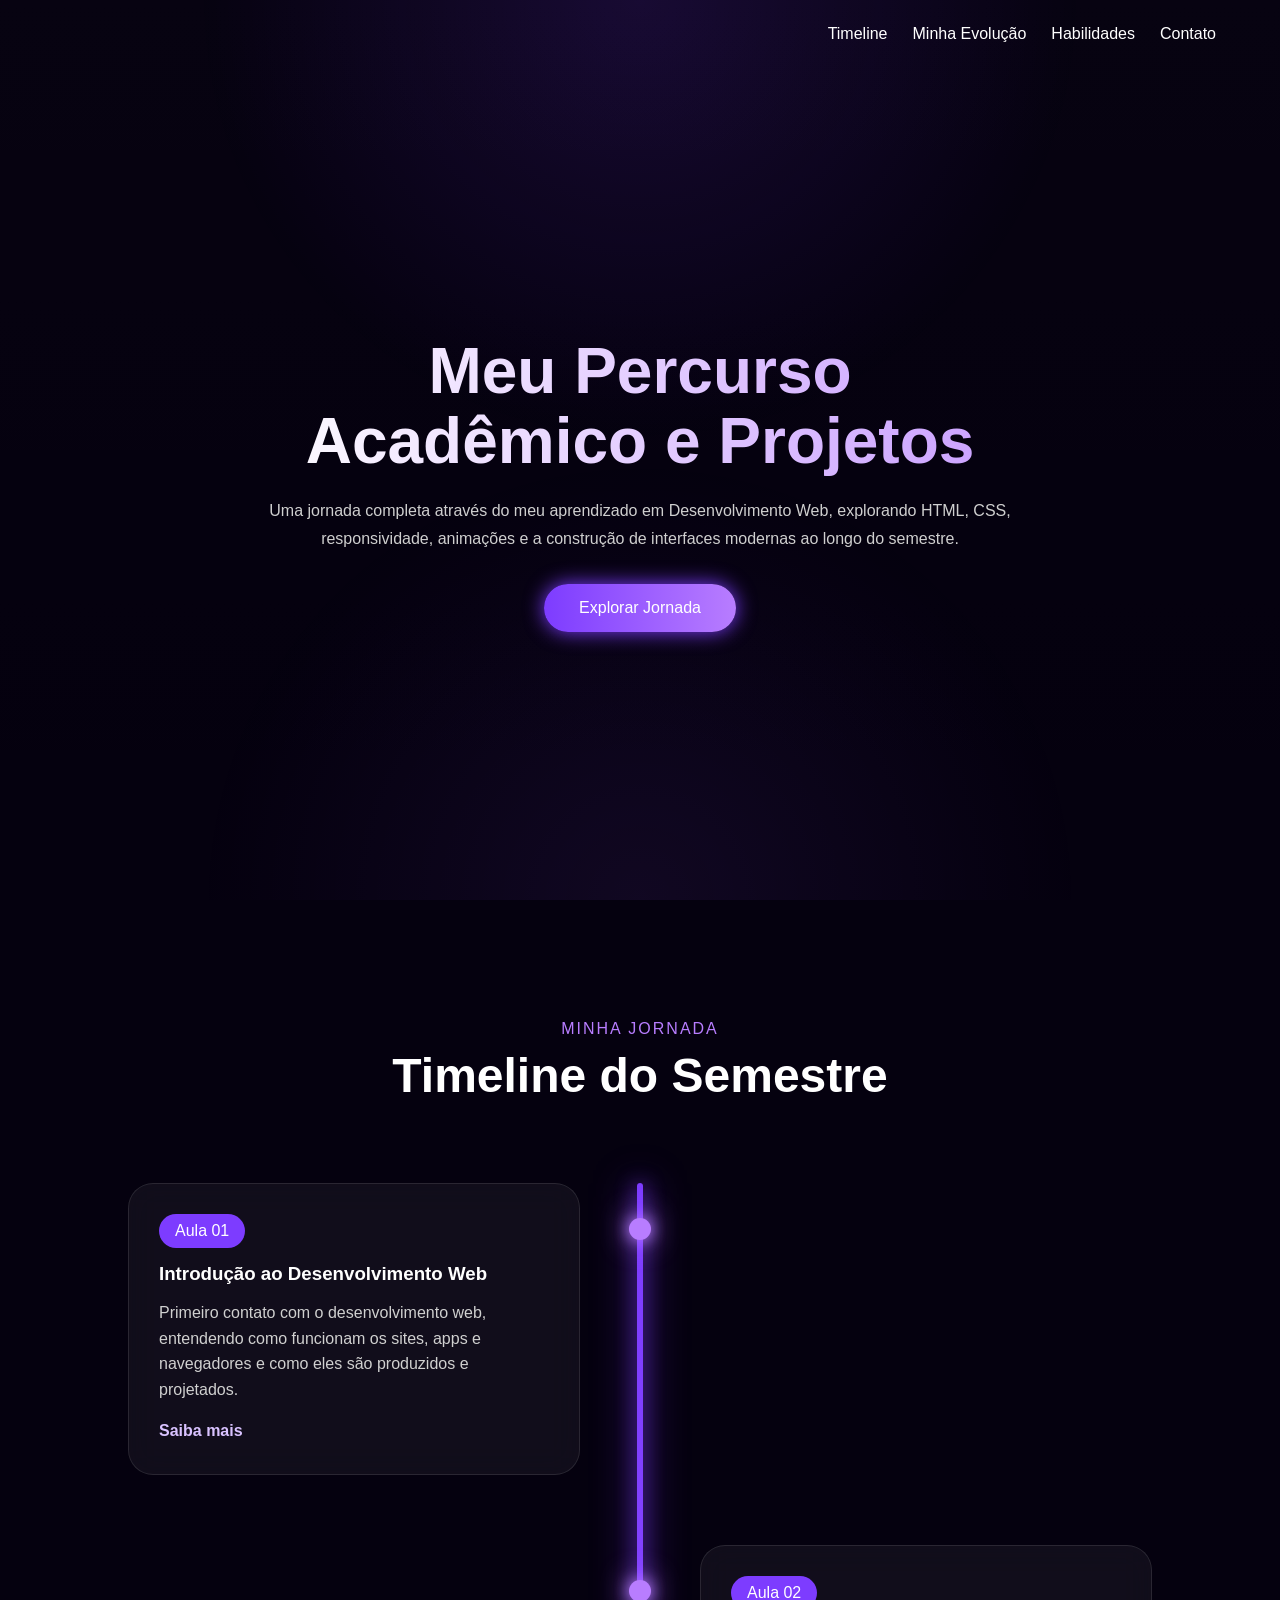
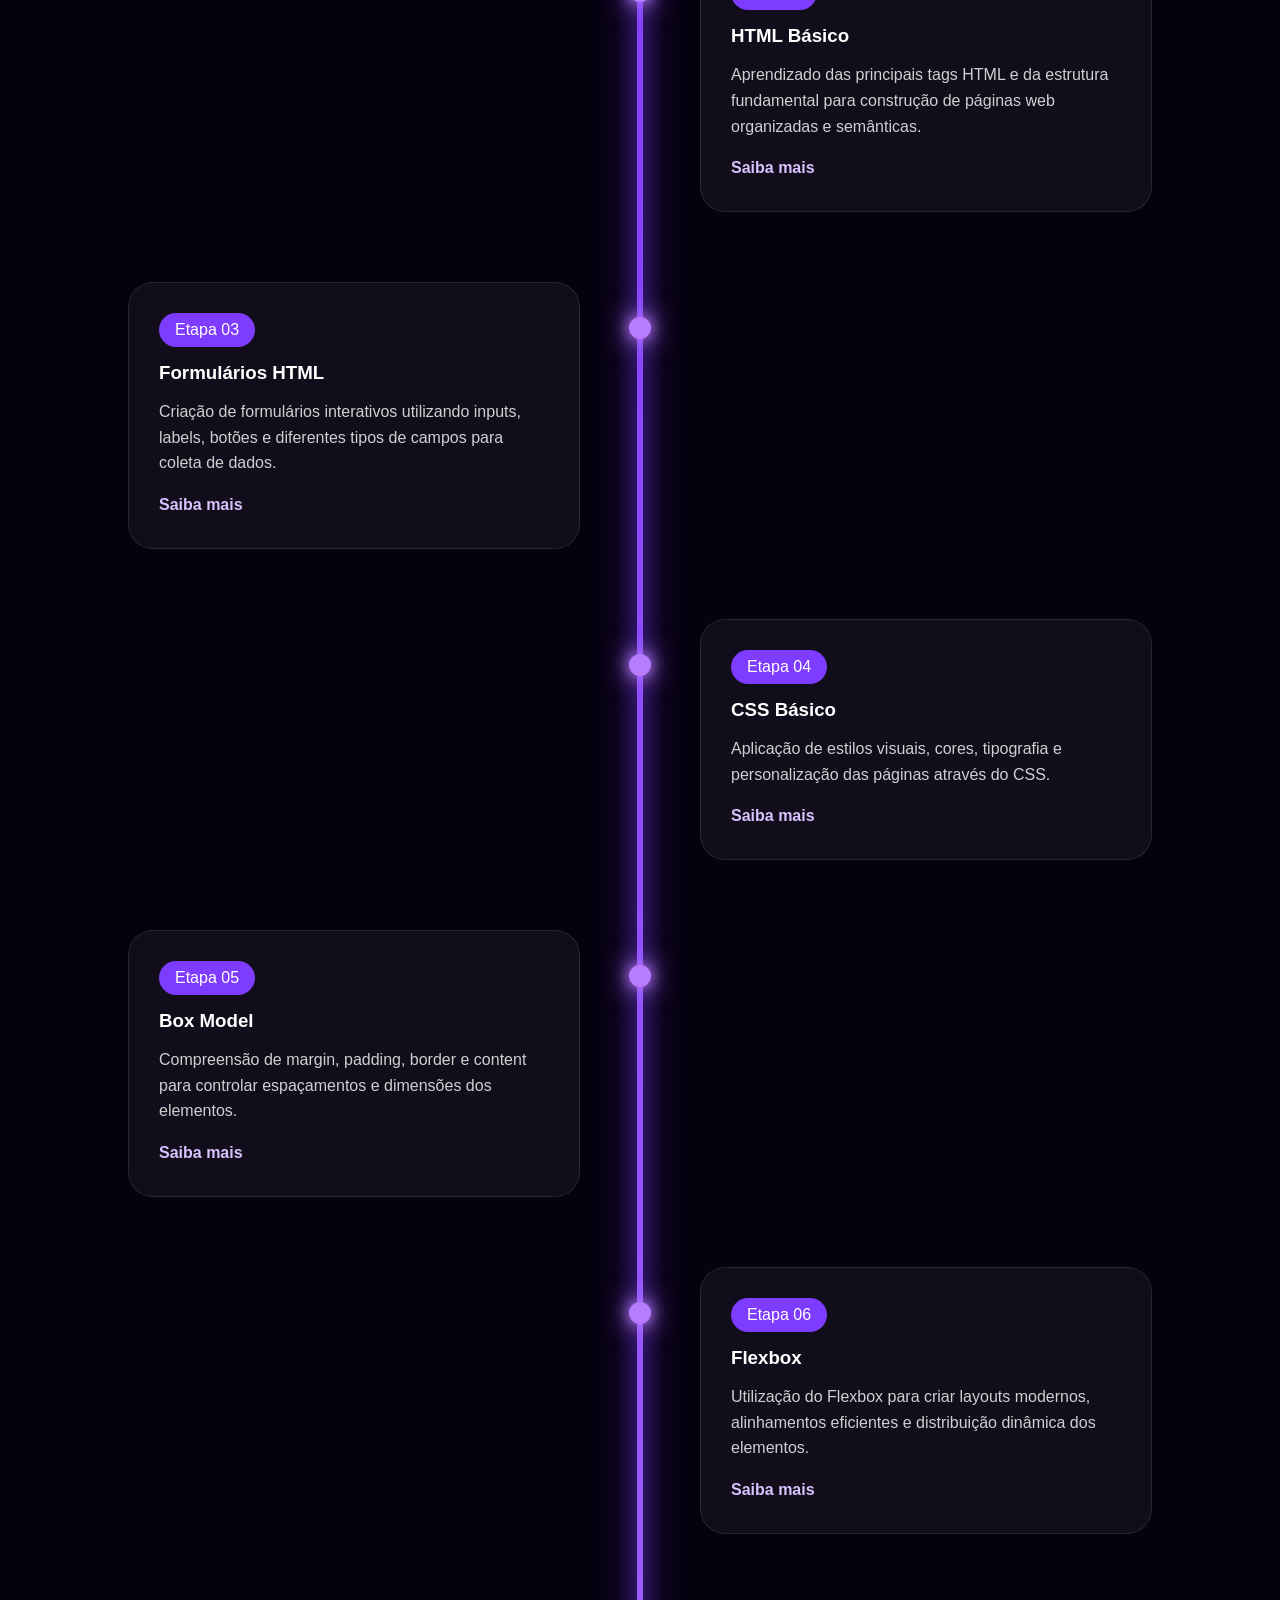
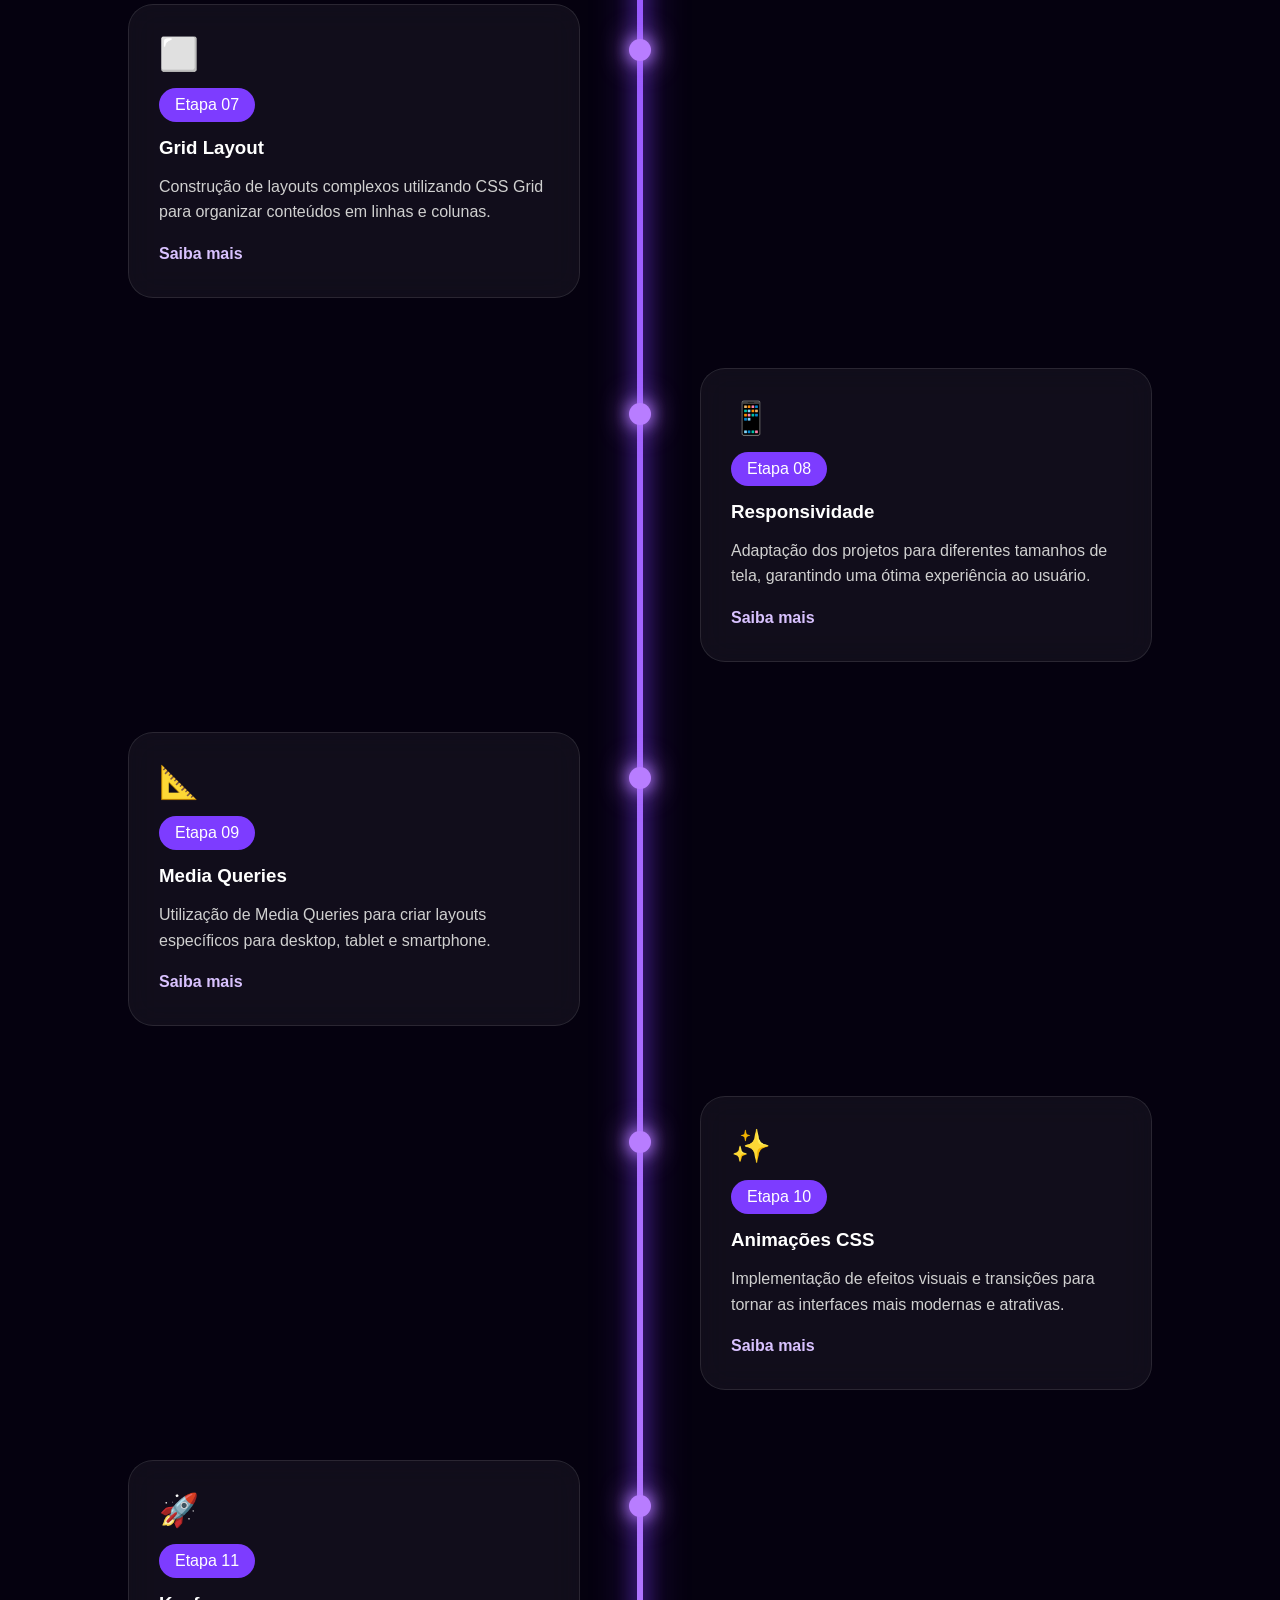
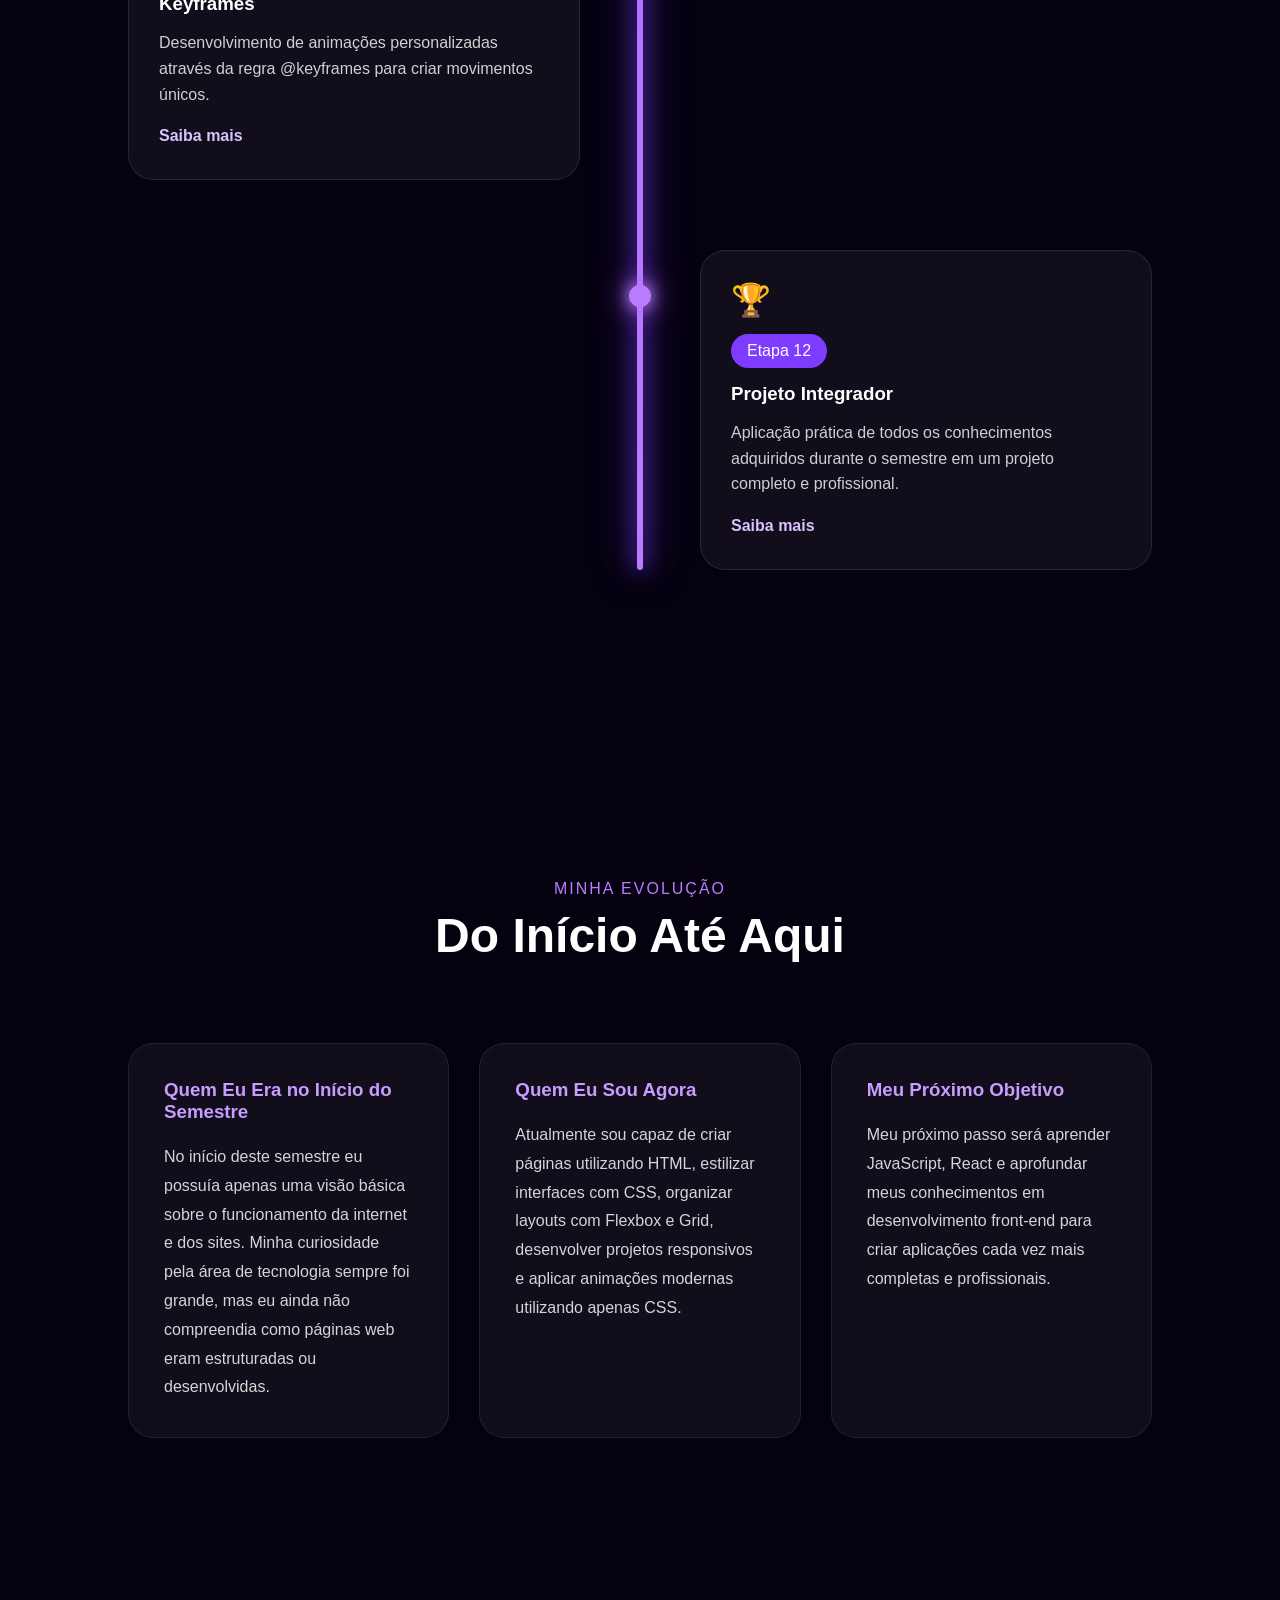
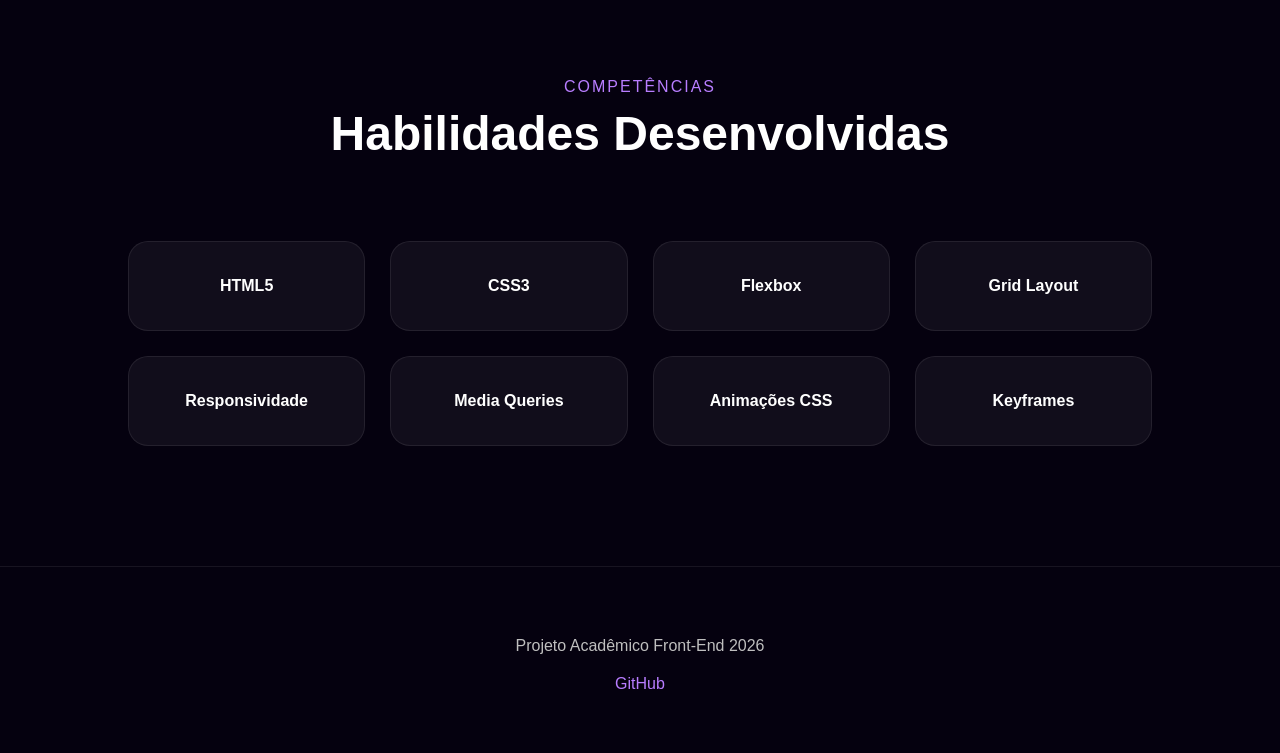
==== index.html @ d861ca29 "Projeto base inicial" ====
<!doctype html>
<html lang="pt-BR">
  <head>
    <meta charset="UTF-8" />
    <meta name="viewport" content="width=device-width, initial-scale=1.0" />
    <title>Meu Percurso Acadêmico e Projetos</title>

    <link rel="stylesheet" href="style.css" />
  </head>

  <body>
    <header class="header">
      <nav class="navbar">
        <div class="logo">
          <h2></h2>
        </div>

        <ul class="nav-links">
          <li><a href="#timeline">Timeline</a></li>
          <li><a href="#evolucao">Minha Evolução</a></li>
          <li><a href="#habilidades">Habilidades</a></li>
          <li><a href="#contato">Contato</a></li>
        </ul>
      </nav>

      <section class="hero">
        <div class="hero-content">
          <h1>
            Meu Percurso <br />
            Acadêmico e Projetos
          </h1>

          <p>
            Uma jornada completa através do meu aprendizado em Desenvolvimento
            Web, explorando HTML, CSS, responsividade, animações e a construção
            de interfaces modernas ao longo do semestre.
          </p>

          <a href="#timeline" class="hero-button"> Explorar Jornada </a>
        </div>
      </section>
    </header>

    <main>
      <section id="timeline" class="timeline-section">
        <div class="section-title">
          <span>Minha Jornada</span>
          <h2>Timeline do Semestre</h2>
        </div>

        <div class="timeline">
          <article class="timeline-item left">
            <div class="timeline-card">
              <span class="timeline-date"> Aula 01 </span>

              <h3>Introdução ao Desenvolvimento Web</h3>

              <p>
                Primeiro contato com o desenvolvimento web, entendendo como
                funcionam os sites, apps e navegadores e como eles são
                produzidos e projetados.
              </p>

              <a href="#" class="sb"> Saiba mais </a>
            </div>
          </article>

          <article class="timeline-item right">
            <div class="timeline-card">
              <span class="timeline-date"> Aula 02 </span>

              <h3>HTML Básico</h3>

              <p>
                Aprendizado das principais tags HTML e da estrutura fundamental
                para construção de páginas web organizadas e semânticas.
              </p>

              <a href="#" class="sb"> Saiba mais </a>
            </div>
          </article>

          <article class="timeline-item left">
            <div class="timeline-card">
              <span class="timeline-date"> Etapa 03 </span>

              <h3>Formulários HTML</h3>

              <p>
                Criação de formulários interativos utilizando inputs, labels,
                botões e diferentes tipos de campos para coleta de dados.
              </p>

              <a href="#" class="sb"> Saiba mais </a>
            </div>
          </article>

          <article class="timeline-item right">
            <div class="timeline-card">
              <span class="timeline-date"> Etapa 04 </span>

              <h3>CSS Básico</h3>

              <p>
                Aplicação de estilos visuais, cores, tipografia e personalização
                das páginas através do CSS.
              </p>

              <a href="#" class="sb"> Saiba mais </a>
            </div>
          </article>

          <!-- ETAPA 5 -->

          <article class="timeline-item left">
            <div class="timeline-card">
              <span class="timeline-date"> Etapa 05 </span>

              <h3>Box Model</h3>

              <p>
                Compreensão de margin, padding, border e content para controlar
                espaçamentos e dimensões dos elementos.
              </p>
              <a href="#" class="sb"> Saiba mais </a>
            </div>
          </article>

          <!-- ETAPA 6 -->

          <article class="timeline-item right">
            <div class="timeline-card">
              <span class="timeline-date"> Etapa 06 </span>

              <h3>Flexbox</h3>

              <p>
                Utilização do Flexbox para criar layouts modernos, alinhamentos
                eficientes e distribuição dinâmica dos elementos.
              </p>
              <a href="#" class="sb"> Saiba mais </a>
            </div>
          </article>

          <!-- ETAPA 7 -->

          <article class="timeline-item left">
            <div class="timeline-card">
              <div class="timeline-icon">⬜</div>

              <span class="timeline-date"> Etapa 07 </span>

              <h3>Grid Layout</h3>

              <p>
                Construção de layouts complexos utilizando CSS Grid para
                organizar conteúdos em linhas e colunas.
              </p>
              <a href="#" class="sb"> Saiba mais </a>
            </div>
          </article>

          <!-- ETAPA 8 -->

          <article class="timeline-item right">
            <div class="timeline-card">
              <div class="timeline-icon">📱</div>

              <span class="timeline-date"> Etapa 08 </span>

              <h3>Responsividade</h3>

              <p>
                Adaptação dos projetos para diferentes tamanhos de tela,
                garantindo uma ótima experiência ao usuário.
              </p>
              <a href="#" class="sb"> Saiba mais </a>
            </div>
          </article>

          <!-- ETAPA 9 -->

          <article class="timeline-item left">
            <div class="timeline-card">
              <div class="timeline-icon">📐</div>

              <span class="timeline-date"> Etapa 09 </span>

              <h3>Media Queries</h3>

              <p>
                Utilização de Media Queries para criar layouts específicos para
                desktop, tablet e smartphone.
              </p>
              <a href="#" class="sb"> Saiba mais </a>
            </div>
          </article>

          <!-- ETAPA 10 -->

          <article class="timeline-item right">
            <div class="timeline-card">
              <div class="timeline-icon">✨</div>

              <span class="timeline-date"> Etapa 10 </span>

              <h3>Animações CSS</h3>

              <p>
                Implementação de efeitos visuais e transições para tornar as
                interfaces mais modernas e atrativas.
              </p>
              <a href="#" class="sb"> Saiba mais </a>
            </div>
          </article>

          <!-- ETAPA 11 -->

          <article class="timeline-item left">
            <div class="timeline-card">
              <div class="timeline-icon">🚀</div>

              <span class="timeline-date"> Etapa 11 </span>

              <h3>Keyframes</h3>

              <p>
                Desenvolvimento de animações personalizadas através da regra
                @keyframes para criar movimentos únicos.
              </p>
              <a href="#" class="sb"> Saiba mais </a>
            </div>
          </article>

          <!-- ETAPA 12 -->

          <article class="timeline-item right">
            <div class="timeline-card">
              <div class="timeline-icon">🏆</div>

              <span class="timeline-date"> Etapa 12 </span>

              <h3>Projeto Integrador</h3>

              <p>
                Aplicação prática de todos os conhecimentos adquiridos durante o
                semestre em um projeto completo e profissional.
              </p>
              <a href="#" class="sb"> Saiba mais </a>
            </div>
          </article>
        </div>
      </section>

      <section id="evolucao" class="evolucao">
        <div class="section-title">
          <span>Minha Evolução</span>
          <h2>Do Início Até Aqui</h2>
        </div>

        <div class="evolucao-container">
          <article class="evolucao-card">
            <h3>Quem Eu Era no Início do Semestre</h3>

            <p>
              No início deste semestre eu possuía apenas uma visão básica sobre
              o funcionamento da internet e dos sites. Minha curiosidade pela
              área de tecnologia sempre foi grande, mas eu ainda não compreendia
              como páginas web eram estruturadas ou desenvolvidas.
            </p>
          </article>

          <article class="evolucao-card">
            <h3>Quem Eu Sou Agora</h3>

            <p>
              Atualmente sou capaz de criar páginas utilizando HTML, estilizar
              interfaces com CSS, organizar layouts com Flexbox e Grid,
              desenvolver projetos responsivos e aplicar animações modernas
              utilizando apenas CSS.
            </p>
          </article>

          <article class="evolucao-card">
            <h3>Meu Próximo Objetivo</h3>

            <p>
              Meu próximo passo será aprender JavaScript, React e aprofundar
              meus conhecimentos em desenvolvimento front-end para criar
              aplicações cada vez mais completas e profissionais.
            </p>
          </article>
        </div>
      </section>

      <!-- ================= HABILIDADES ================= -->

      <section id="habilidades" class="skills">
        <div class="section-title">
          <span>Competências</span>
          <h2>Habilidades Desenvolvidas</h2>
        </div>

        <div class="skills-grid">
          <div class="skill-card">HTML5</div>
          <div class="skill-card">CSS3</div>
          <div class="skill-card">Flexbox</div>
          <div class="skill-card">Grid Layout</div>
          <div class="skill-card">Responsividade</div>
          <div class="skill-card">Media Queries</div>
          <div class="skill-card">Animações CSS</div>
          <div class="skill-card">Keyframes</div>
        </div>
      </section>
    </main>

    <footer id="contato">
      <div class="footer-content">
        <p>Projeto Acadêmico Front-End 2026</p>

        <div class="footer-links">
          <a href="#">GitHub</a>
        </div>
      </div>
    </footer>
  </body>
</html>
---- style.css ----
/* =========================
   RESET
========================= */

* {
  margin: 0;
  padding: 0;
  box-sizing: border-box;
}

html {
  scroll-behavior: smooth;
}

body {
  font-family: "Segoe UI", sans-serif;
  background: #05010f;
  color: white;
  overflow-x: hidden;
}

/* =========================
   FUNDO
========================= */

body::before {
  content: "";
  position: fixed;
  inset: 0;
  background:
    radial-gradient(circle at top, #7d3cff25, transparent 40%),
    radial-gradient(circle at bottom, #9d5cff15, transparent 40%);
  z-index: -2;
}

body::after {
  content: "";
  position: fixed;
  inset: 0;
  background: linear-gradient(180deg, rgba(255, 255, 255, 0.01), transparent);
  z-index: -1;
}

/* =========================
   HEADER
========================= */

.header {
  min-height: 100vh;
  display: flex;
  flex-direction: column;
}

.navbar {
  width: 90%;
  max-width: 1200px;
  margin: auto;
  padding: 25px 0;

  display: flex;
  justify-content: space-between;
  align-items: center;
}

.logo h2 {
  color: #b87dff;
}

.nav-links {
  display: flex;
  gap: 25px;
  list-style: none;
}

.nav-links a {
  text-decoration: none;
  color: white;
  transition: 0.3s;
}

.nav-links a:hover {
  color: #b87dff;
}

/* =========================
   HERO
========================= */

.hero {
  flex: 1;

  display: flex;
  justify-content: center;
  align-items: center;

  text-align: center;
  padding: 60px 20px;
}

.hero-content {
  max-width: 800px;
  animation: fadeIn 1.2s ease;
}

.hero-badge {
  display: inline-block;

  padding: 10px 20px;

  border-radius: 50px;

  background: rgba(125, 60, 255, 0.15);

  border: 1px solid rgba(255, 255, 255, 0.1);

  backdrop-filter: blur(10px);

  margin-bottom: 20px;
}

.hero h1 {
  font-size: 4rem;
  line-height: 1.1;
  margin-bottom: 20px;
}

.hero h1 {
  background: linear-gradient(90deg, #ffffff, #c89cff);

  -webkit-background-clip: text;
  -webkit-text-fill-color: transparent;
}

.hero p {
  color: #cfcfcf;
  line-height: 1.8;
  margin-bottom: 30px;
}

.hero-button {
  display: inline-block;

  padding: 15px 35px;

  text-decoration: none;
  color: white;

  border-radius: 50px;

  background: linear-gradient(90deg, #7d3cff, #b87dff);

  box-shadow: 0 0 20px #7d3cff;

  transition: 0.4s;
}

.hero-button:hover {
  transform: translateY(-5px);
}

/* =========================
   TITULOS
========================= */

.section-title {
  text-align: center;
  margin-bottom: 80px;
}

.section-title span {
  color: #b87dff;
  text-transform: uppercase;
  letter-spacing: 2px;
}

.section-title h2 {
  margin-top: 10px;
  font-size: 3rem;
}

/* =========================
   TIMELINE
========================= */

.timeline-section {
  padding: 120px 10%;
}

.timeline {
  position: relative;
  max-width: 1200px;
  margin: auto;
}

.timeline::before {
  content: "";
  position: absolute;
  left: 50%;
  top: 0;

  transform: translateX(-50%);

  width: 6px;
  height: 100%;

  border-radius: 20px;

  background: linear-gradient(#7d3cff, #b87dff);

  box-shadow:
    0 0 20px #7d3cff,
    0 0 40px #7d3cff;
}

.timeline-item {
  width: 50%;
  position: relative;
  margin-bottom: 70px;

  animation: slideIn 0.8s ease;
}

.timeline-item.left {
  left: 0;
  padding-right: 60px;
}

.timeline-item.right {
  left: 50%;
  padding-left: 60px;
}

.timeline-item::before {
  content: "";
  position: absolute;

  width: 22px;
  height: 22px;

  background: #b87dff;

  border-radius: 50%;

  top: 35px;

  box-shadow:
    0 0 15px #b87dff,
    0 0 30px #b87dff;

  animation: pulse 2s infinite;
}

.timeline-item.left::before {
  right: -11px;
}

.timeline-item.right::before {
  left: -11px;
}

.timeline-card {
  background: rgba(255, 255, 255, 0.05);

  border: 1px solid rgba(255, 255, 255, 0.1);

  backdrop-filter: blur(15px);

  border-radius: 25px;

  padding: 30px;

  transition: 0.4s;
}

.timeline-card:hover {
  transform: translateY(-10px);

  box-shadow:
    0 0 20px #7d3cff,
    0 0 40px #7d3cff;
}

.timeline-icon {
  font-size: 2rem;
  margin-bottom: 15px;
}

.timeline-date {
  display: inline-block;

  padding: 8px 16px;

  border-radius: 40px;

  background: #7d3cff;

  margin-bottom: 15px;
}

.timeline-card h3 {
  margin-bottom: 15px;
}

.timeline-card p {
  color: #d0d0d0;
  line-height: 1.6;
}

/* =========================
   EVOLUÇÃO
========================= */

.evolucao {
  padding: 120px 10%;
}

.evolucao-container {
  display: grid;
  grid-template-columns: repeat(3, 1fr);
  gap: 30px;
}

.evolucao-card {
  background: rgba(255, 255, 255, 0.05);

  border: 1px solid rgba(255, 255, 255, 0.08);

  backdrop-filter: blur(15px);

  border-radius: 25px;

  padding: 35px;
}

.evolucao-card h3 {
  margin-bottom: 20px;
  color: #c89cff;
}

.evolucao-card p {
  line-height: 1.8;
  color: #d5d5d5;
}

/* =========================
   SKILLS
========================= */

.skills {
  padding: 120px 10%;
}

.skills-grid {
  display: grid;
  grid-template-columns: repeat(4, 1fr);
  gap: 25px;
}

.skill-card {
  background: rgba(255, 255, 255, 0.05);

  border: 1px solid rgba(255, 255, 255, 0.08);

  border-radius: 20px;

  padding: 35px;

  text-align: center;

  font-weight: 600;

  transition: 0.3s;
}

.skill-card:hover {
  transform: translateY(-10px);

  box-shadow: 0 0 25px #7d3cff;
}

/* =========================
   FOOTER
========================= */

footer {
  padding: 60px 20px;

  text-align: center;

  border-top: 1px solid rgba(255, 255, 255, 0.08);
}

.footer-content h3 {
  margin-bottom: 10px;
}

.footer-content p {
  color: #bfbfbf;
  margin: 10px 0;
}

.footer-links {
  margin-top: 20px;
}

.footer-links a {
  color: #b87dff;
  text-decoration: none;
  margin: 0 15px;
}

/* =========================
   ANIMAÇÕES
========================= */

@keyframes fadeIn {
  from {
    opacity: 0;
  }

  to {
    opacity: 1;
  }
}

@keyframes slideIn {
  from {
    opacity: 0;
    transform: translateY(50px);
  }

  to {
    opacity: 1;
    transform: translateY(0);
  }
}

@keyframes pulse {
  0% {
    transform: scale(1);
  }

  50% {
    transform: scale(1.2);
  }

  100% {
    transform: scale(1);
  }
}

/* =========================
   TABLET
========================= */

@media (max-width: 1023px) {
  .hero h1 {
    font-size: 3rem;
  }

  .evolucao-container {
    grid-template-columns: 1fr;
  }

  .skills-grid {
    grid-template-columns: repeat(2, 1fr);
  }
}

@media (max-width: 767px) {
  .navbar {
    flex-direction: column;
    gap: 20px;
  }

  .nav-links {
    flex-wrap: wrap;
    justify-content: center;
  }

  .hero h1 {
    font-size: 2.3rem;
  }

  .timeline::before {
    left: 20px;
  }

  .timeline-item {
    width: 100%;
    left: 0 !important;
    padding-left: 60px;
    padding-right: 0;
  }

  .timeline-item::before {
    left: 9px !important;
  }

  .skills-grid {
    grid-template-columns: 1fr;
  }

  .section-title h2 {
    font-size: 2rem;
  }
}

.sb {
  display: inline-block;

  margin-top: 20px;

  padding-bottom: 4px;

  color: #d9c2ff;

  text-decoration: none;

  font-weight: 600;

  position: relative;

  transition: 0.3s;
}

.sb::after {
  content: "";

  position: absolute;

  left: 0;
  bottom: 0;

  width: 0;
  height: 2px;

  background: linear-gradient(90deg, #7d3cff, #c89cff);

  transition: 0.3s;

  box-shadow: 0 0 10px #7d3cff;
}

.sb:hover {
  color: white;
}

.sb:hover::after {
  width: 100%;
}
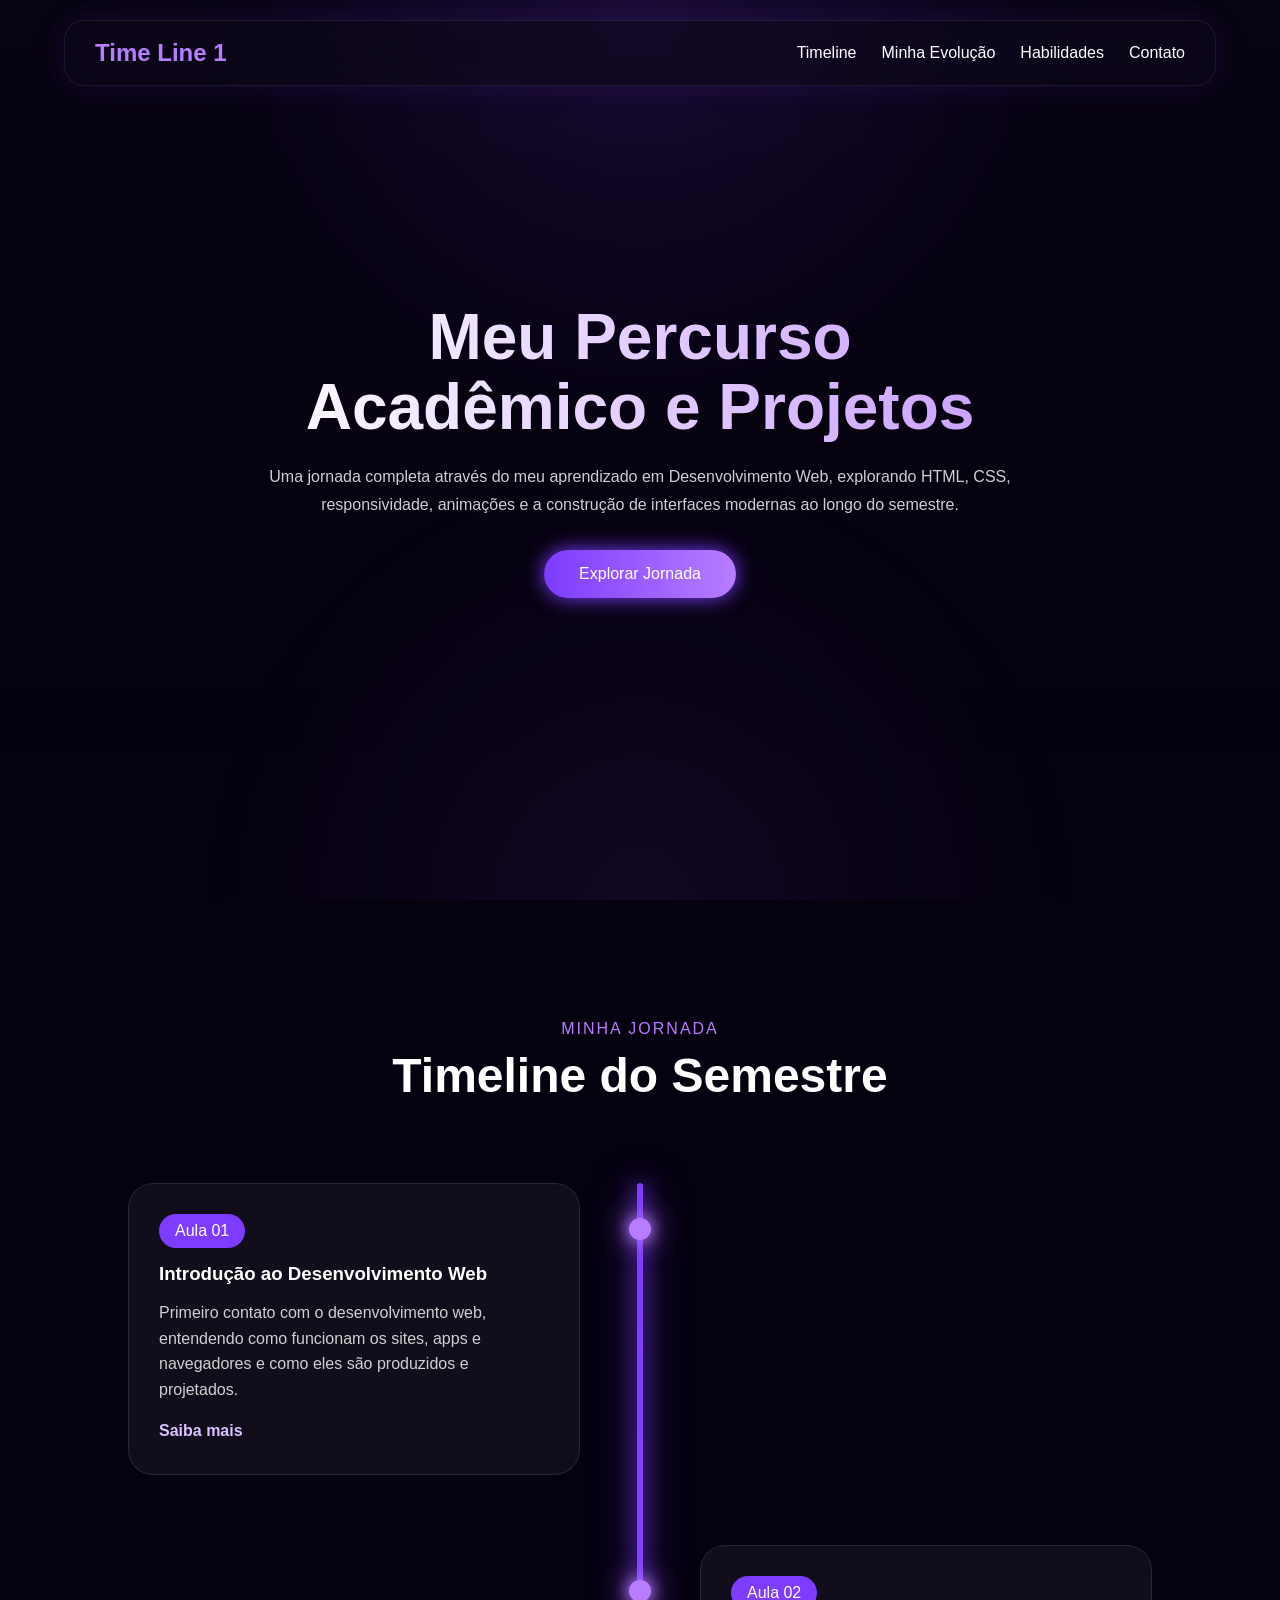
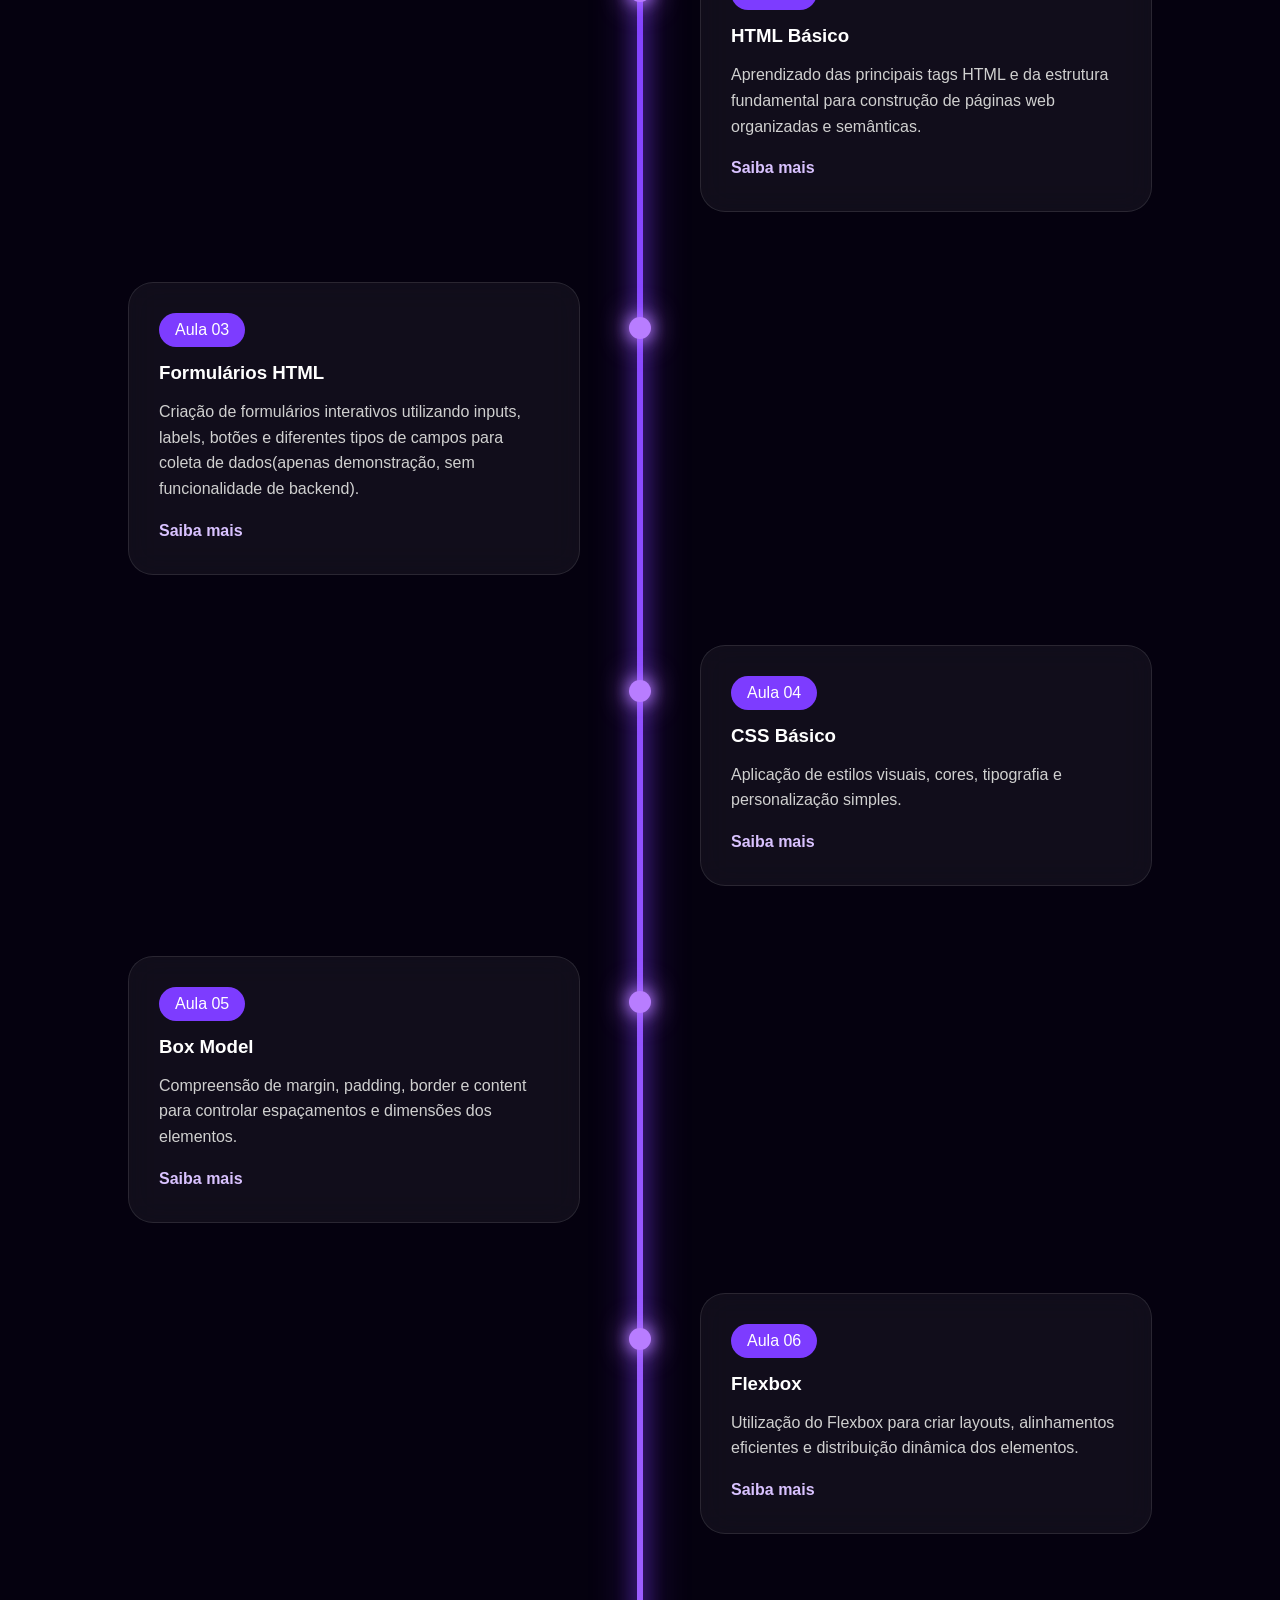
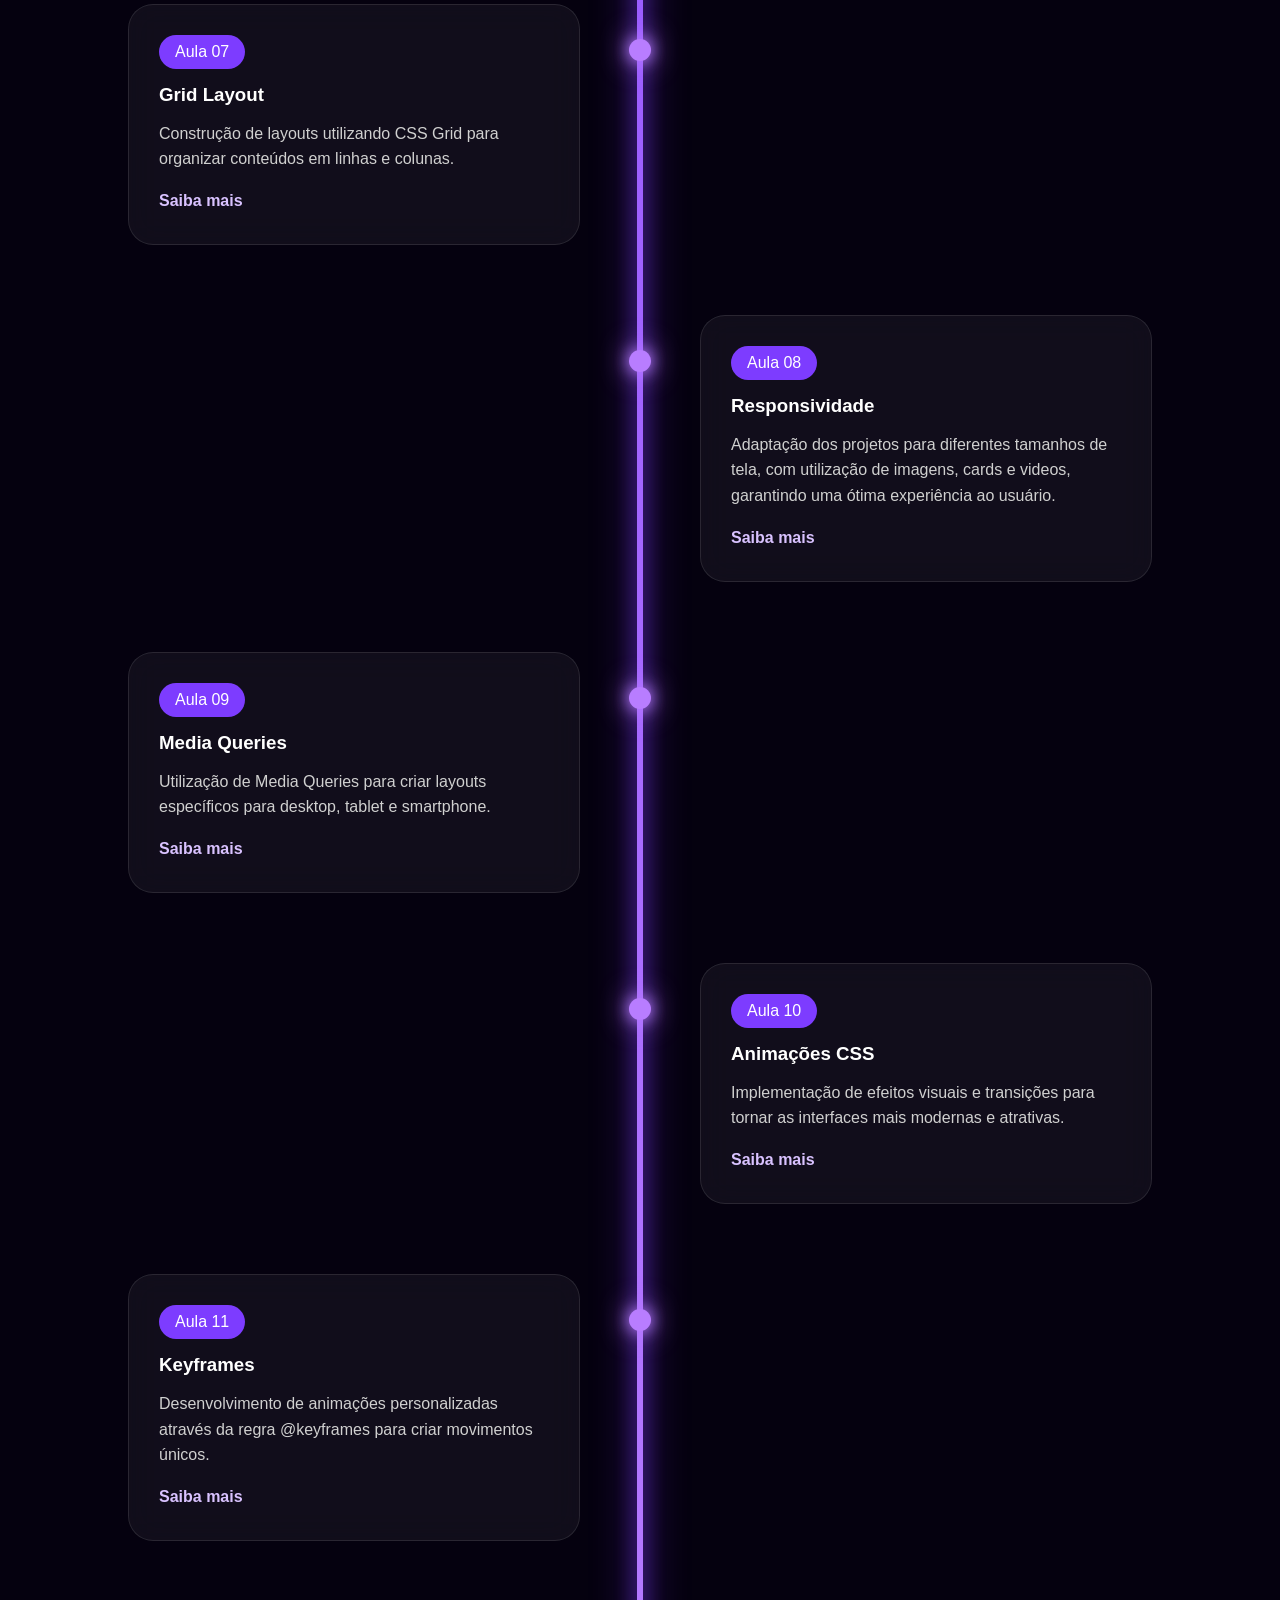
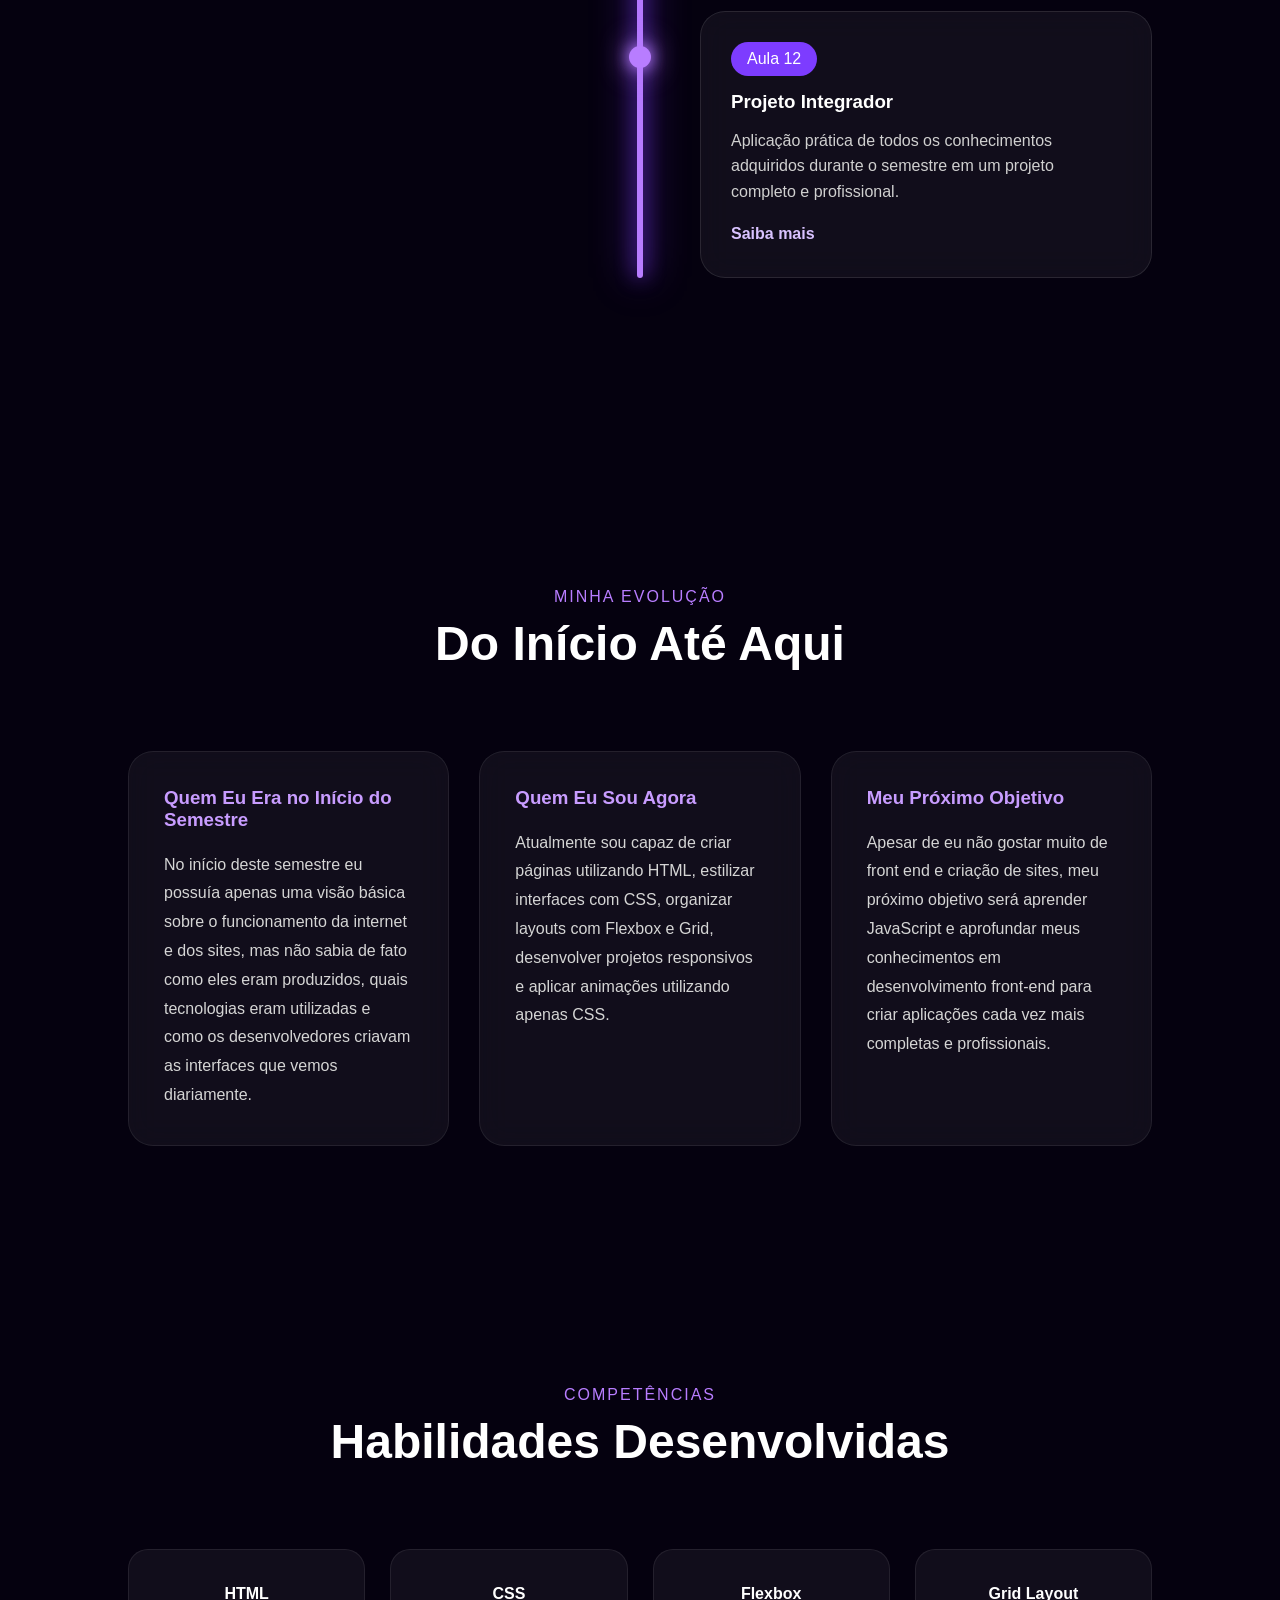
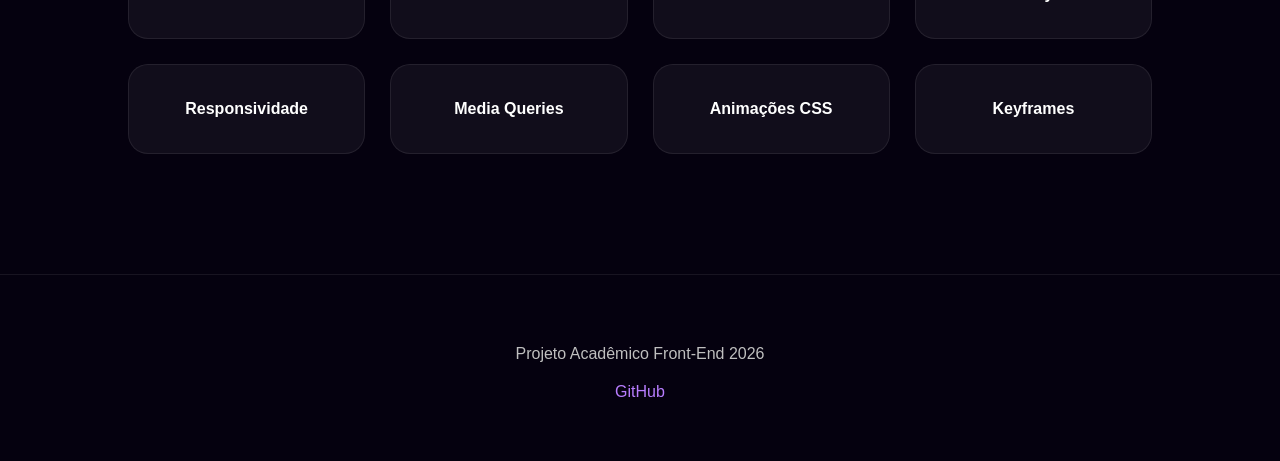
==== commit e709827a: "Inicialização das novas abas" ====
--- a/index.html
+++ b/index.html
@@ -9,20 +9,21 @@
   </head>
 
   <body>
-    <header class="header">
-      <nav class="navbar">
+
+        <nav class="navbar">
         <div class="logo">
-          <h2></h2>
+            <h2>Time Line 1</h2>
         </div>
 
         <ul class="nav-links">
-          <li><a href="#timeline">Timeline</a></li>
-          <li><a href="#evolucao">Minha Evolução</a></li>
-          <li><a href="#habilidades">Habilidades</a></li>
-          <li><a href="#contato">Contato</a></li>
+            <li><a href="#timeline">Timeline</a></li>
+            <li><a href="#evolucao">Minha Evolução</a></li>
+            <li><a href="#habilidades">Habilidades</a></li>
+            <li><a href="#contato">Contato</a></li>
         </ul>
-      </nav>
-
+    </nav>
+
+      <header class="header">
       <section class="hero">
         <div class="hero-content">
           <h1>
@@ -61,7 +62,7 @@
                 produzidos e projetados.
               </p>
 
-              <a href="#" class="sb"> Saiba mais </a>
+              <a href="./Paginas/aula1.html" class="sb"> Saiba mais </a>
             </div>
           </article>
 
@@ -76,45 +77,44 @@
                 para construção de páginas web organizadas e semânticas.
               </p>
 
-              <a href="#" class="sb"> Saiba mais </a>
-            </div>
-          </article>
-
-          <article class="timeline-item left">
-            <div class="timeline-card">
-              <span class="timeline-date"> Etapa 03 </span>
+              <a href="./Paginas/aula2.html" class="sb"> Saiba mais </a>
+            </div>
+          </article>
+
+          <article class="timeline-item left">
+            <div class="timeline-card">
+              <span class="timeline-date"> Aula 03 </span>
 
               <h3>Formulários HTML</h3>
 
               <p>
                 Criação de formulários interativos utilizando inputs, labels,
-                botões e diferentes tipos de campos para coleta de dados.
-              </p>
-
-              <a href="#" class="sb"> Saiba mais </a>
-            </div>
-          </article>
-
-          <article class="timeline-item right">
-            <div class="timeline-card">
-              <span class="timeline-date"> Etapa 04 </span>
+                botões e diferentes tipos de campos para coleta de dados(apenas
+                demonstração, sem funcionalidade de backend).
+              </p>
+
+              <a href="./Paginas/aula3.html" class="sb"> Saiba mais </a>
+            </div>
+          </article>
+
+          <article class="timeline-item right">
+            <div class="timeline-card">
+              <span class="timeline-date"> Aula 04 </span>
 
               <h3>CSS Básico</h3>
 
               <p>
                 Aplicação de estilos visuais, cores, tipografia e personalização
-                das páginas através do CSS.
-              </p>
-
-              <a href="#" class="sb"> Saiba mais </a>
-            </div>
-          </article>
-
-          <!-- ETAPA 5 -->
-
-          <article class="timeline-item left">
-            <div class="timeline-card">
-              <span class="timeline-date"> Etapa 05 </span>
+                simples.
+              </p>
+
+              <a href="./Paginas/aula4.html" class="sb"> Saiba mais </a>
+            </div>
+          </article>
+
+          <article class="timeline-item left">
+            <div class="timeline-card">
+              <span class="timeline-date"> Aula 05 </span>
 
               <h3>Box Model</h3>
 
@@ -122,69 +122,56 @@
                 Compreensão de margin, padding, border e content para controlar
                 espaçamentos e dimensões dos elementos.
               </p>
-              <a href="#" class="sb"> Saiba mais </a>
-            </div>
-          </article>
-
-          <!-- ETAPA 6 -->
-
-          <article class="timeline-item right">
-            <div class="timeline-card">
-              <span class="timeline-date"> Etapa 06 </span>
+              <a href="./Paginas/aula5.html" class="sb"> Saiba mais </a>
+            </div>
+          </article>
+
+          <article class="timeline-item right">
+            <div class="timeline-card">
+              <span class="timeline-date"> Aula 06 </span>
 
               <h3>Flexbox</h3>
 
               <p>
-                Utilização do Flexbox para criar layouts modernos, alinhamentos
+                Utilização do Flexbox para criar layouts, alinhamentos
                 eficientes e distribuição dinâmica dos elementos.
               </p>
-              <a href="#" class="sb"> Saiba mais </a>
-            </div>
-          </article>
-
-          <!-- ETAPA 7 -->
-
-          <article class="timeline-item left">
-            <div class="timeline-card">
-              <div class="timeline-icon">⬜</div>
-
-              <span class="timeline-date"> Etapa 07 </span>
+              <a href="./Paginas/aula6.html" class="sb"> Saiba mais </a>
+            </div>
+          </article>
+
+          <article class="timeline-item left">
+            <div class="timeline-card">
+              <span class="timeline-date"> Aula 07 </span>
 
               <h3>Grid Layout</h3>
 
               <p>
-                Construção de layouts complexos utilizando CSS Grid para
-                organizar conteúdos em linhas e colunas.
-              </p>
-              <a href="#" class="sb"> Saiba mais </a>
-            </div>
-          </article>
-
-          <!-- ETAPA 8 -->
-
-          <article class="timeline-item right">
-            <div class="timeline-card">
-              <div class="timeline-icon">📱</div>
-
-              <span class="timeline-date"> Etapa 08 </span>
+                Construção de layouts utilizando CSS Grid para organizar
+                conteúdos em linhas e colunas.
+              </p>
+              <a href="./Paginas/aula7.html" class="sb"> Saiba mais </a>
+            </div>
+          </article>
+
+          <article class="timeline-item right">
+            <div class="timeline-card">
+              <span class="timeline-date"> Aula 08 </span>
 
               <h3>Responsividade</h3>
 
               <p>
-                Adaptação dos projetos para diferentes tamanhos de tela,
-                garantindo uma ótima experiência ao usuário.
-              </p>
-              <a href="#" class="sb"> Saiba mais </a>
-            </div>
-          </article>
-
-          <!-- ETAPA 9 -->
-
-          <article class="timeline-item left">
-            <div class="timeline-card">
-              <div class="timeline-icon">📐</div>
-
-              <span class="timeline-date"> Etapa 09 </span>
+                Adaptação dos projetos para diferentes tamanhos de tela, com
+                utilização de imagens, cards e videos, garantindo uma ótima
+                experiência ao usuário.
+              </p>
+              <a href="./Paginas/aula8.html" class="sb"> Saiba mais </a>
+            </div>
+          </article>
+
+          <article class="timeline-item left">
+            <div class="timeline-card">
+              <span class="timeline-date"> Aula 09 </span>
 
               <h3>Media Queries</h3>
 
@@ -192,17 +179,13 @@
                 Utilização de Media Queries para criar layouts específicos para
                 desktop, tablet e smartphone.
               </p>
-              <a href="#" class="sb"> Saiba mais </a>
-            </div>
-          </article>
-
-          <!-- ETAPA 10 -->
-
-          <article class="timeline-item right">
-            <div class="timeline-card">
-              <div class="timeline-icon">✨</div>
-
-              <span class="timeline-date"> Etapa 10 </span>
+              <a href="./Paginas/aula9.html" class="sb"> Saiba mais </a>
+            </div>
+          </article>
+
+          <article class="timeline-item right">
+            <div class="timeline-card">
+              <span class="timeline-date"> Aula 10 </span>
 
               <h3>Animações CSS</h3>
 
@@ -210,17 +193,13 @@
                 Implementação de efeitos visuais e transições para tornar as
                 interfaces mais modernas e atrativas.
               </p>
-              <a href="#" class="sb"> Saiba mais </a>
-            </div>
-          </article>
-
-          <!-- ETAPA 11 -->
-
-          <article class="timeline-item left">
-            <div class="timeline-card">
-              <div class="timeline-icon">🚀</div>
-
-              <span class="timeline-date"> Etapa 11 </span>
+              <a href="./Paginas/aula10.html" class="sb"> Saiba mais </a>
+            </div>
+          </article>
+
+          <article class="timeline-item left">
+            <div class="timeline-card">
+              <span class="timeline-date"> Aula 11 </span>
 
               <h3>Keyframes</h3>
 
@@ -228,17 +207,13 @@
                 Desenvolvimento de animações personalizadas através da regra
                 @keyframes para criar movimentos únicos.
               </p>
-              <a href="#" class="sb"> Saiba mais </a>
-            </div>
-          </article>
-
-          <!-- ETAPA 12 -->
-
-          <article class="timeline-item right">
-            <div class="timeline-card">
-              <div class="timeline-icon">🏆</div>
-
-              <span class="timeline-date"> Etapa 12 </span>
+              <a href="./Paginas/aula11.html" class="sb"> Saiba mais </a>
+            </div>
+          </article>
+
+          <article class="timeline-item right">
+            <div class="timeline-card">
+              <span class="timeline-date"> Aula 12 </span>
 
               <h3>Projeto Integrador</h3>
 
@@ -246,7 +221,7 @@
                 Aplicação prática de todos os conhecimentos adquiridos durante o
                 semestre em um projeto completo e profissional.
               </p>
-              <a href="#" class="sb"> Saiba mais </a>
+              <a href="./Paginas/aula12.html" class="sb"> Saiba mais </a>
             </div>
           </article>
         </div>
@@ -264,9 +239,10 @@
 
             <p>
               No início deste semestre eu possuía apenas uma visão básica sobre
-              o funcionamento da internet e dos sites. Minha curiosidade pela
-              área de tecnologia sempre foi grande, mas eu ainda não compreendia
-              como páginas web eram estruturadas ou desenvolvidas.
+              o funcionamento da internet e dos sites, mas não sabia de fato
+              como eles eram produzidos, quais tecnologias eram utilizadas e
+              como os desenvolvedores criavam as interfaces que vemos
+              diariamente.
             </p>
           </article>
 
@@ -276,8 +252,8 @@
             <p>
               Atualmente sou capaz de criar páginas utilizando HTML, estilizar
               interfaces com CSS, organizar layouts com Flexbox e Grid,
-              desenvolver projetos responsivos e aplicar animações modernas
-              utilizando apenas CSS.
+              desenvolver projetos responsivos e aplicar animações utilizando
+              apenas CSS.
             </p>
           </article>
 
@@ -285,15 +261,14 @@
             <h3>Meu Próximo Objetivo</h3>
 
             <p>
-              Meu próximo passo será aprender JavaScript, React e aprofundar
-              meus conhecimentos em desenvolvimento front-end para criar
-              aplicações cada vez mais completas e profissionais.
+              Apesar de eu não gostar muito de front end e criação de sites, meu
+              próximo objetivo será aprender JavaScript e aprofundar meus
+              conhecimentos em desenvolvimento front-end para criar aplicações
+              cada vez mais completas e profissionais.
             </p>
           </article>
         </div>
       </section>
-
-      <!-- ================= HABILIDADES ================= -->
 
       <section id="habilidades" class="skills">
         <div class="section-title">
@@ -302,13 +277,13 @@
         </div>
 
         <div class="skills-grid">
-          <div class="skill-card">HTML5</div>
-          <div class="skill-card">CSS3</div>
+          <div class="skill-card">HTML</div>
+          <div class="skill-card">CSS</div>
           <div class="skill-card">Flexbox</div>
           <div class="skill-card">Grid Layout</div>
           <div class="skill-card">Responsividade</div>
           <div class="skill-card">Media Queries</div>
-          <div class="skill-card">Animações CSS</div>
+          <div class="skill-card">Animações CSS </div>
           <div class="skill-card">Keyframes</div>
         </div>
       </section>
@@ -319,7 +294,7 @@
         <p>Projeto Acadêmico Front-End 2026</p>
 
         <div class="footer-links">
-          <a href="#">GitHub</a>
+          <a href="https://github.com/giovanniprando">GitHub</a>
         </div>
       </div>
     </footer>
--- a/style.css
+++ b/style.css
@@ -549,3 +549,28 @@
 .sb:hover::after {
   width: 100%;
 }
+
+.navbar {
+  position: fixed;
+
+  top: 20px;
+  left: 50%;
+  transform: translateX(-50%);
+
+  width: 90%;
+  max-width: 1200px;
+
+  padding: 18px 30px;
+
+  background: rgba(15, 10, 30, 0.55);
+
+  backdrop-filter: blur(20px);
+
+  border: 1px solid rgba(255, 255, 255, 0.08);
+
+  border-radius: 20px;
+
+  z-index: 9999;
+
+  box-shadow: 0 0 30px rgba(125, 60, 255, 0.15);
+}
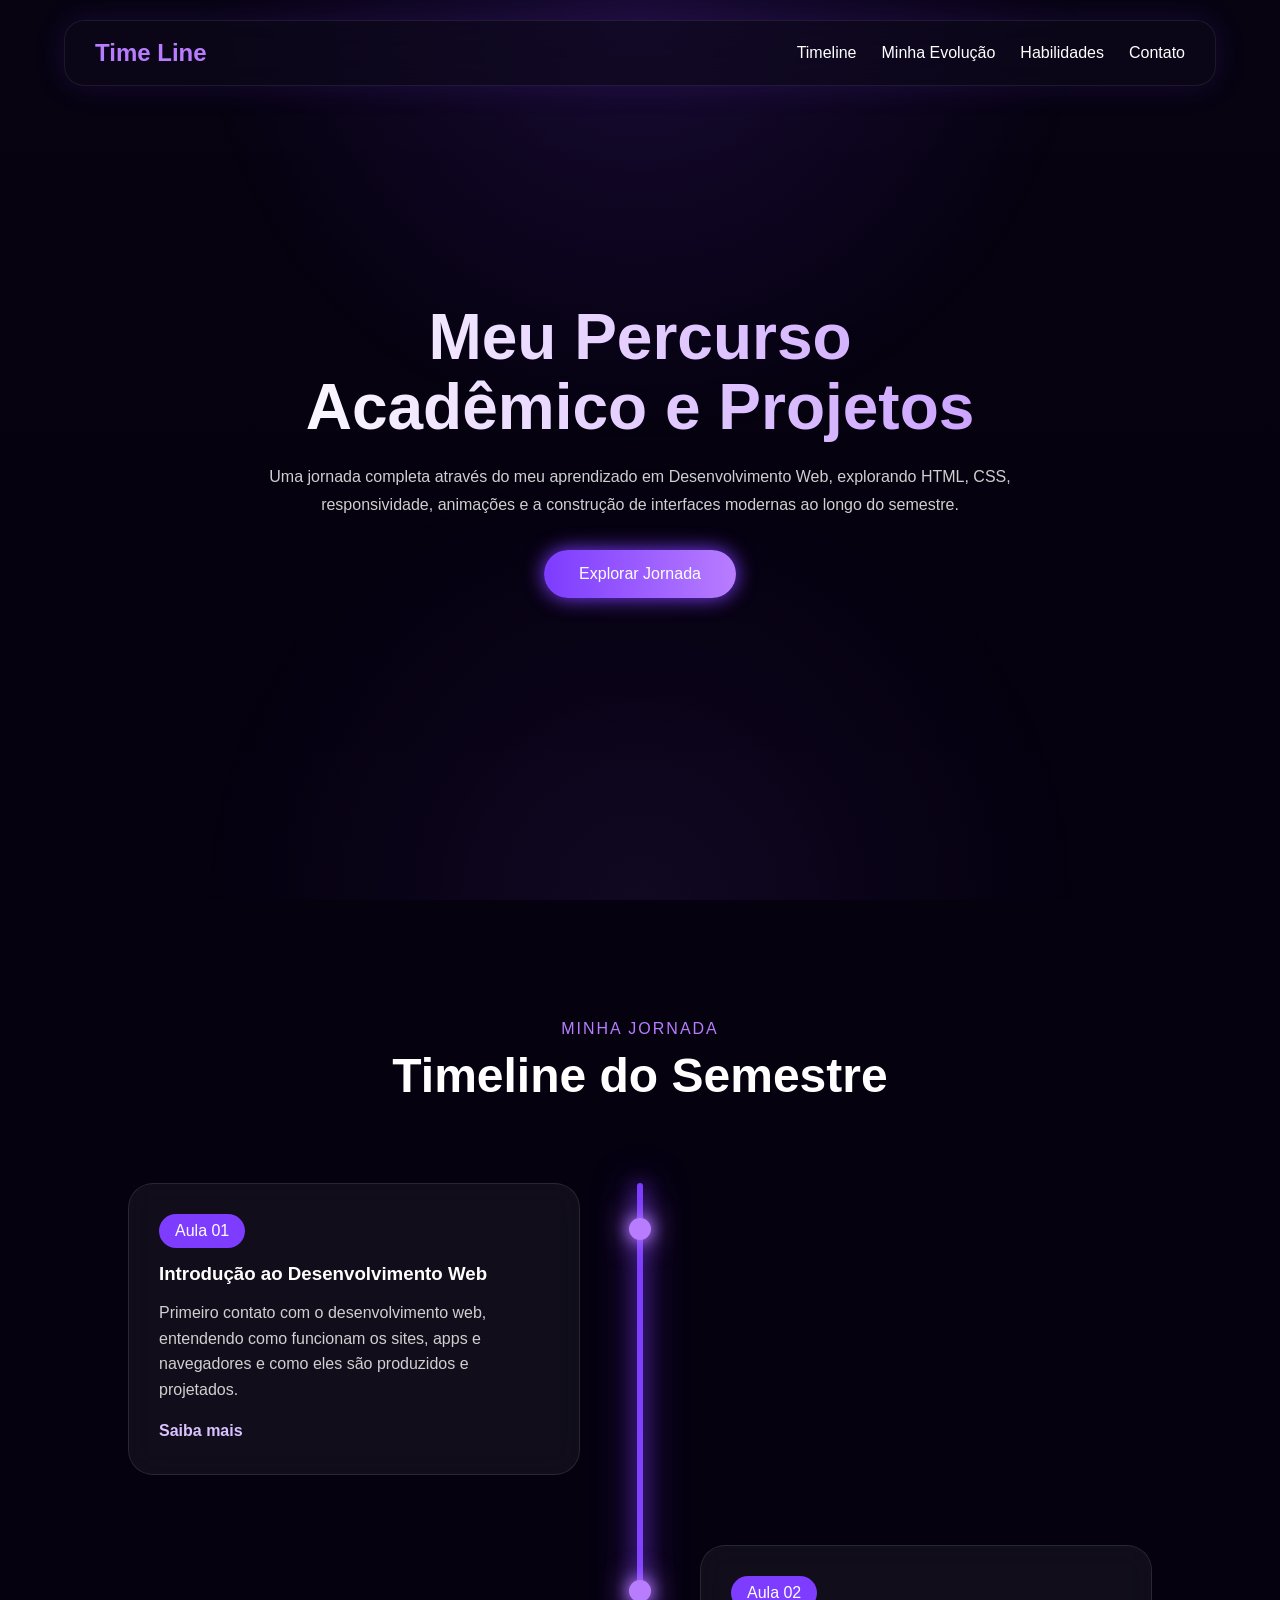
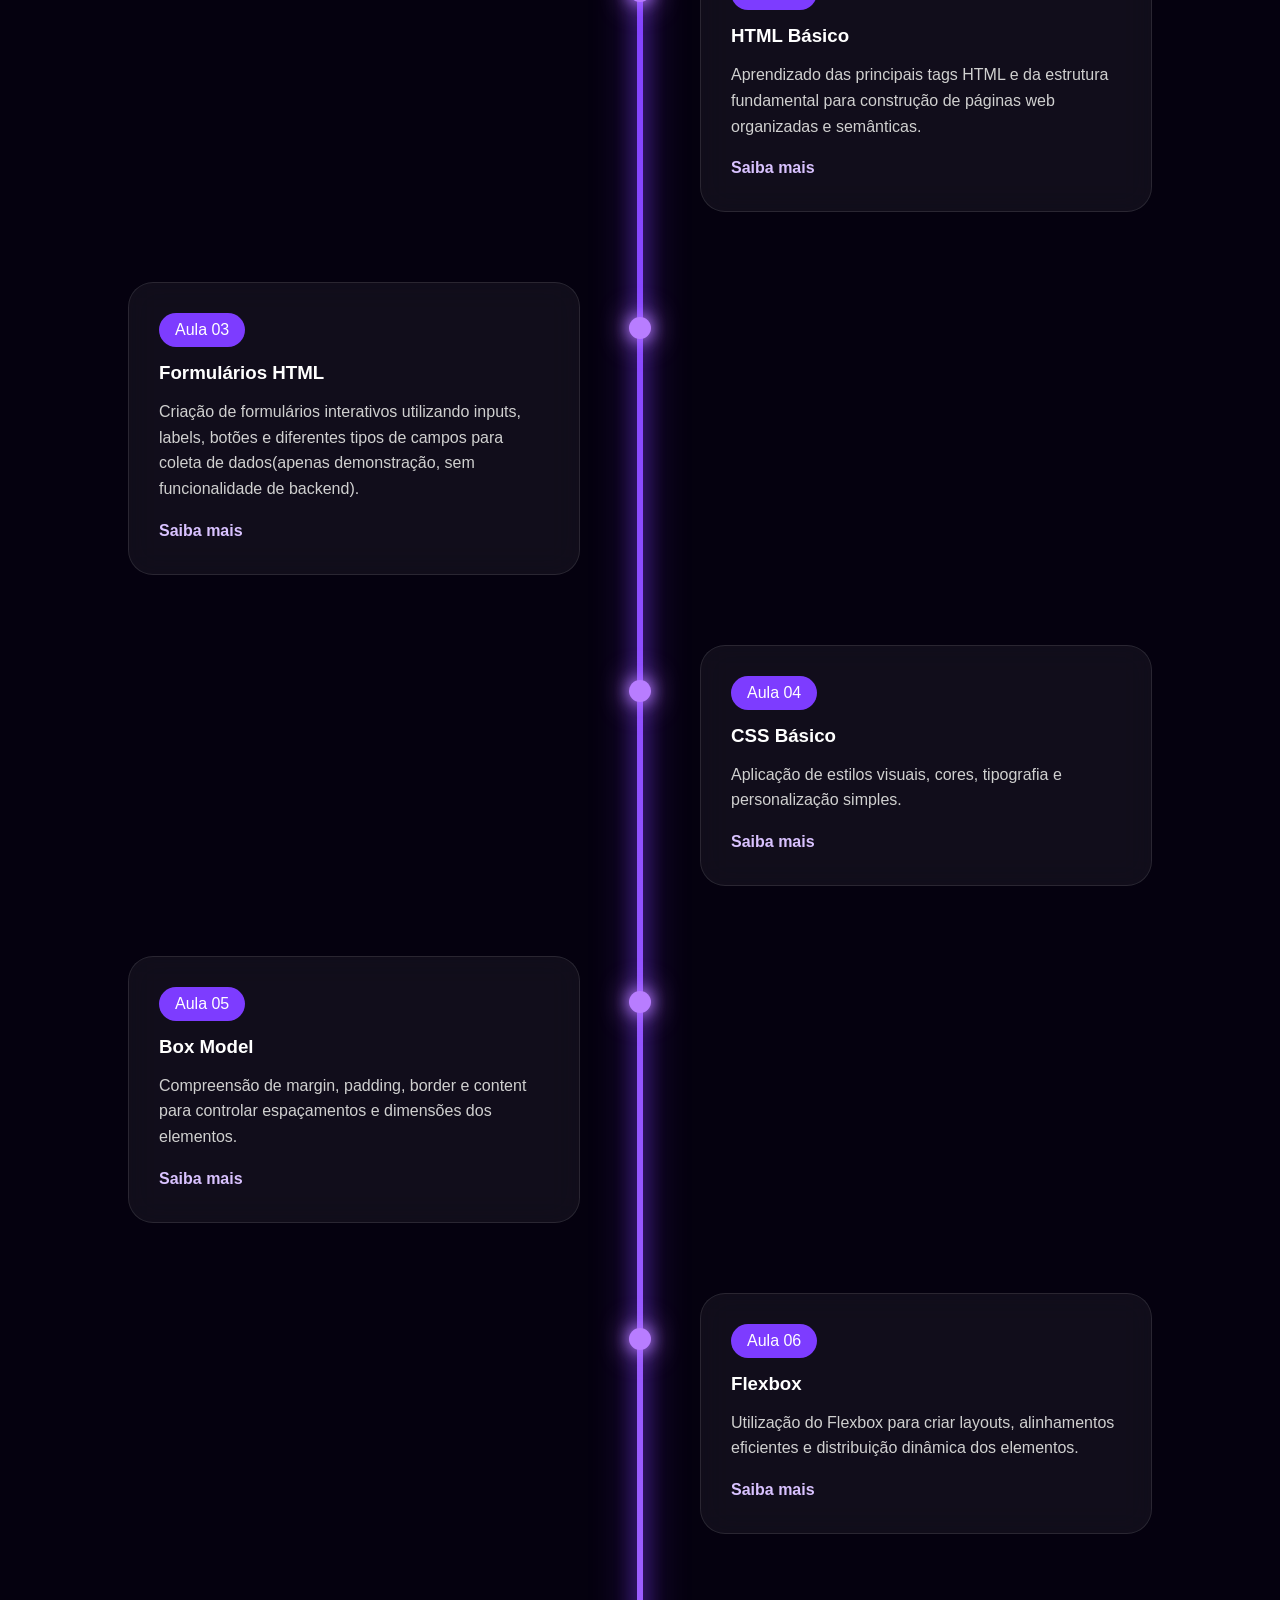
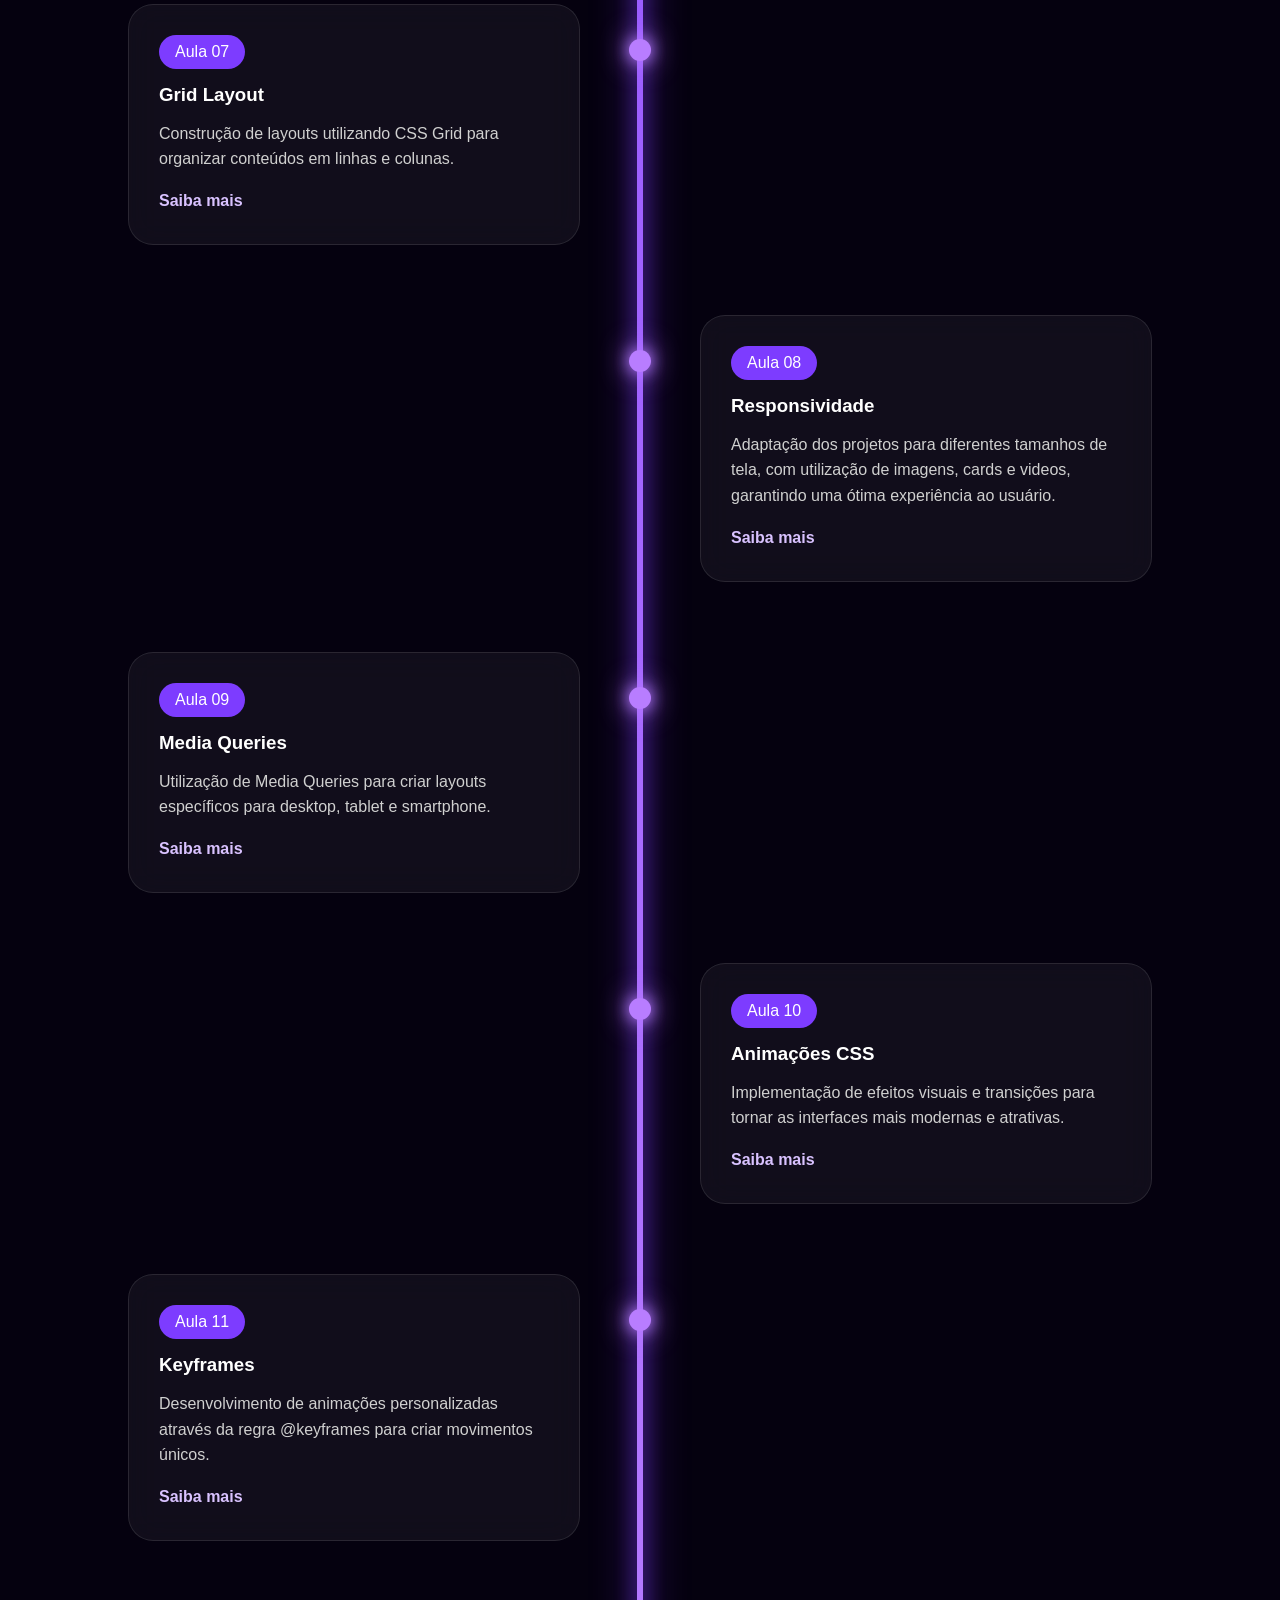
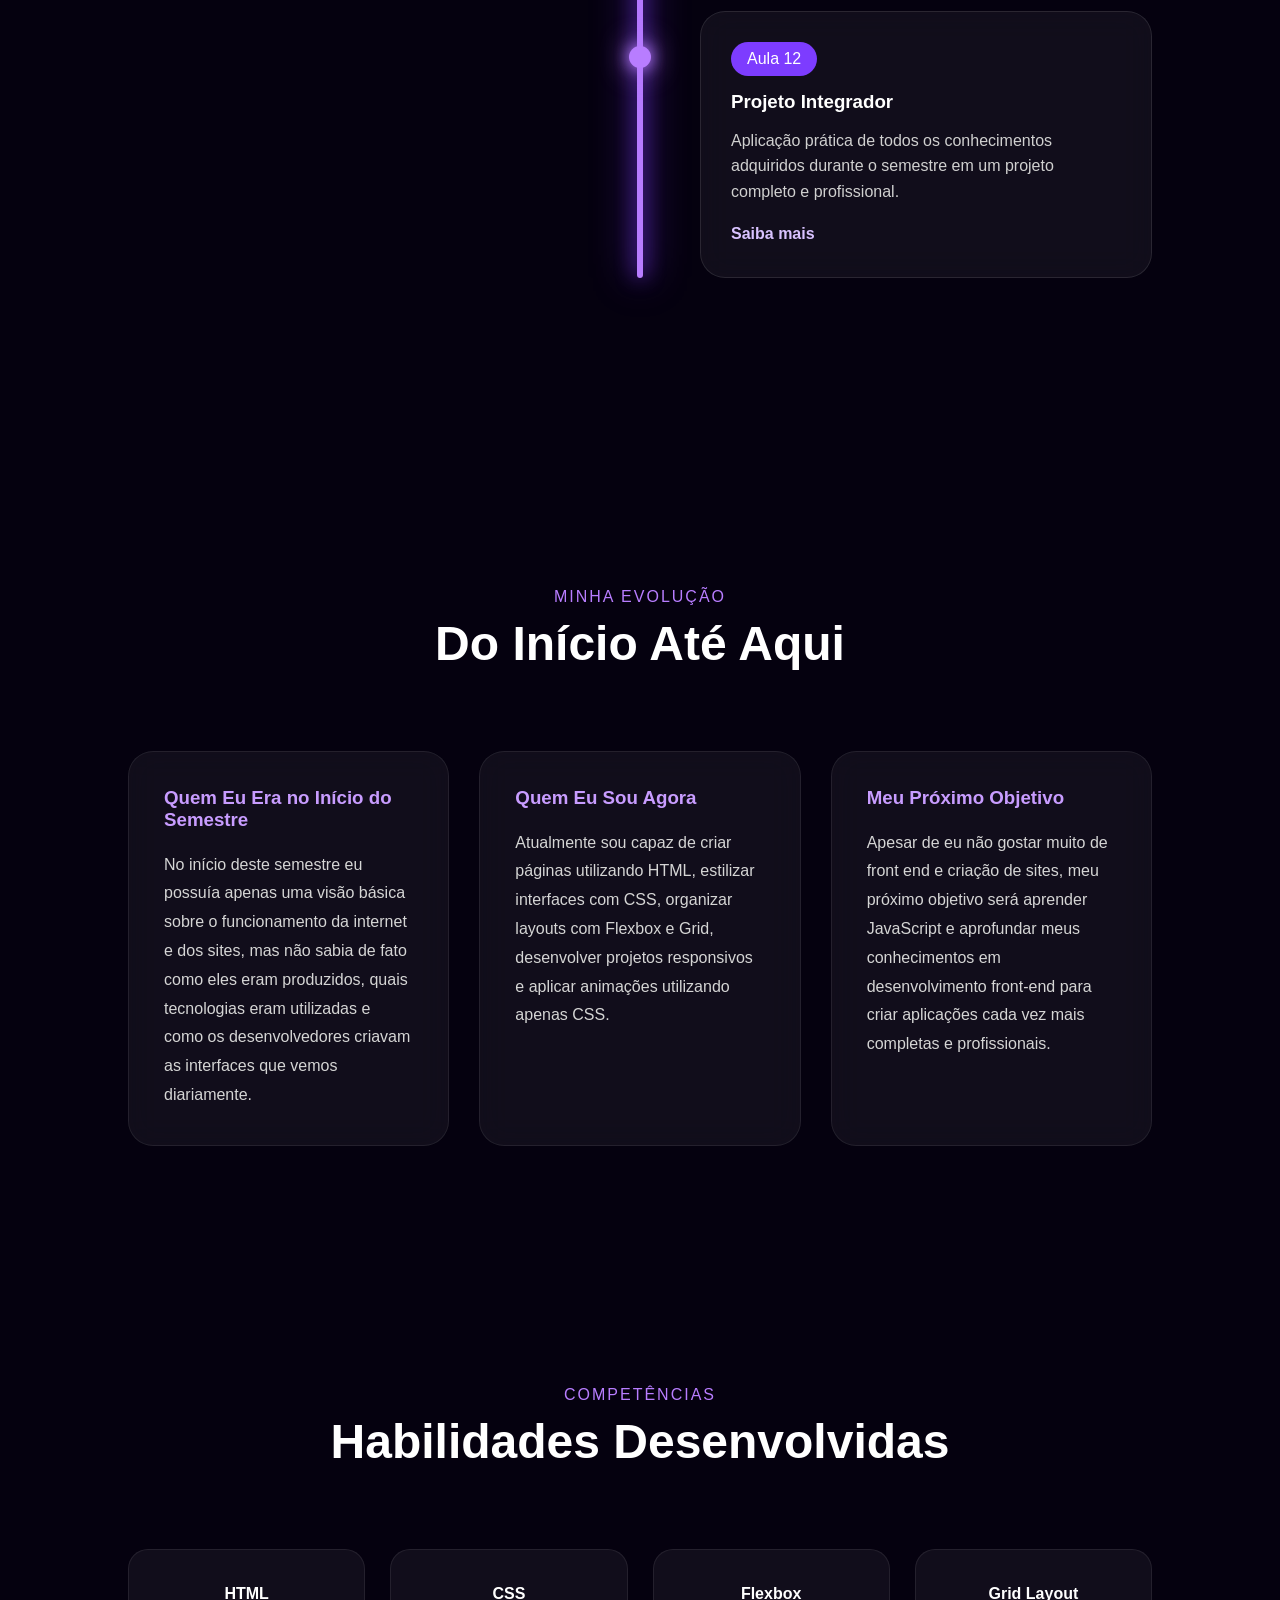
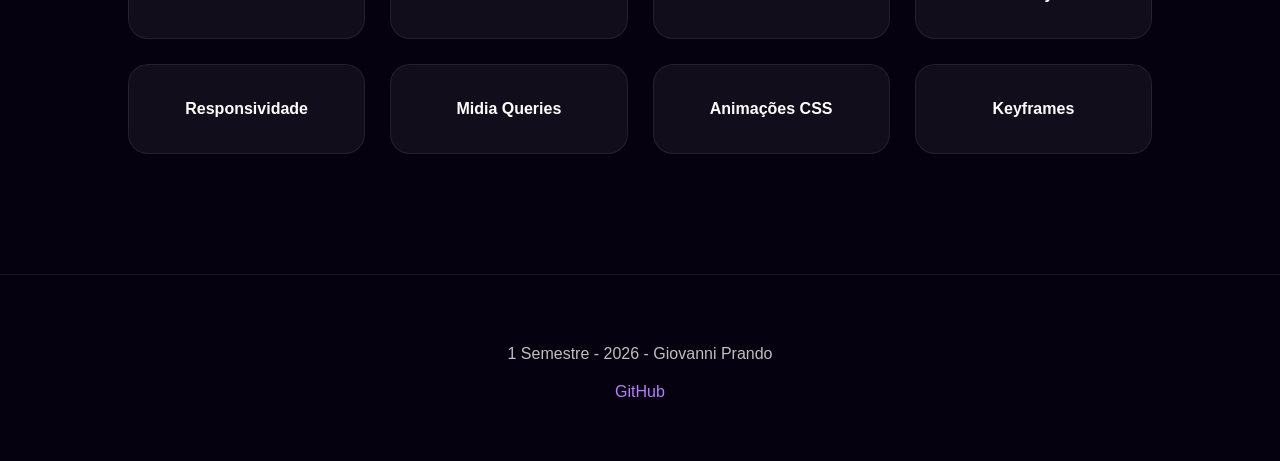
==== commit bf368763: "Update headings and footer text in index.html" ====
--- a/index.html
+++ b/index.html
@@ -12,7 +12,7 @@
 
         <nav class="navbar">
         <div class="logo">
-            <h2>Time Line 1</h2>
+            <h2>Time Line</h2>
         </div>
 
         <ul class="nav-links">
@@ -282,7 +282,7 @@
           <div class="skill-card">Flexbox</div>
           <div class="skill-card">Grid Layout</div>
           <div class="skill-card">Responsividade</div>
-          <div class="skill-card">Media Queries</div>
+          <div class="skill-card">Midia Queries</div>
           <div class="skill-card">Animações CSS </div>
           <div class="skill-card">Keyframes</div>
         </div>
@@ -291,7 +291,7 @@
 
     <footer id="contato">
       <div class="footer-content">
-        <p>Projeto Acadêmico Front-End 2026</p>
+        <p>1 Semestre - 2026 - Giovanni Prando</p>
 
         <div class="footer-links">
           <a href="https://github.com/giovanniprando">GitHub</a>
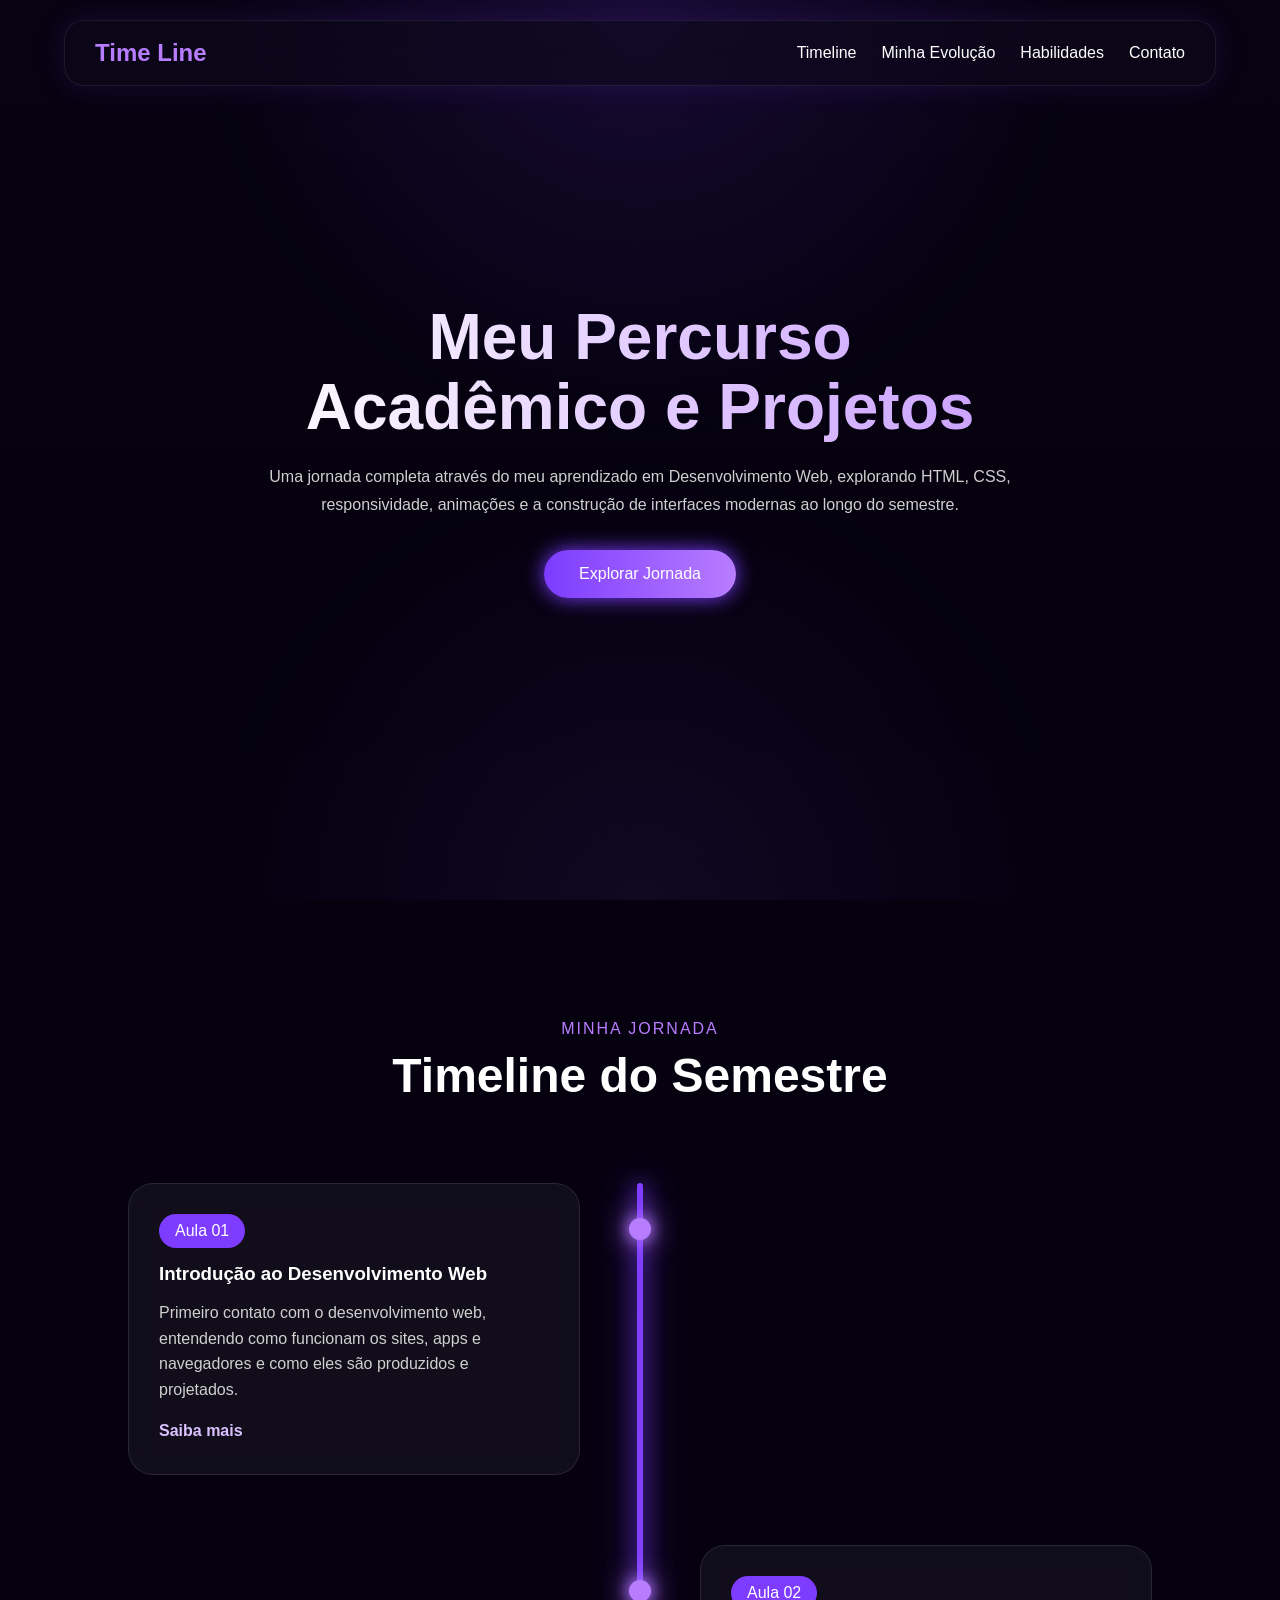
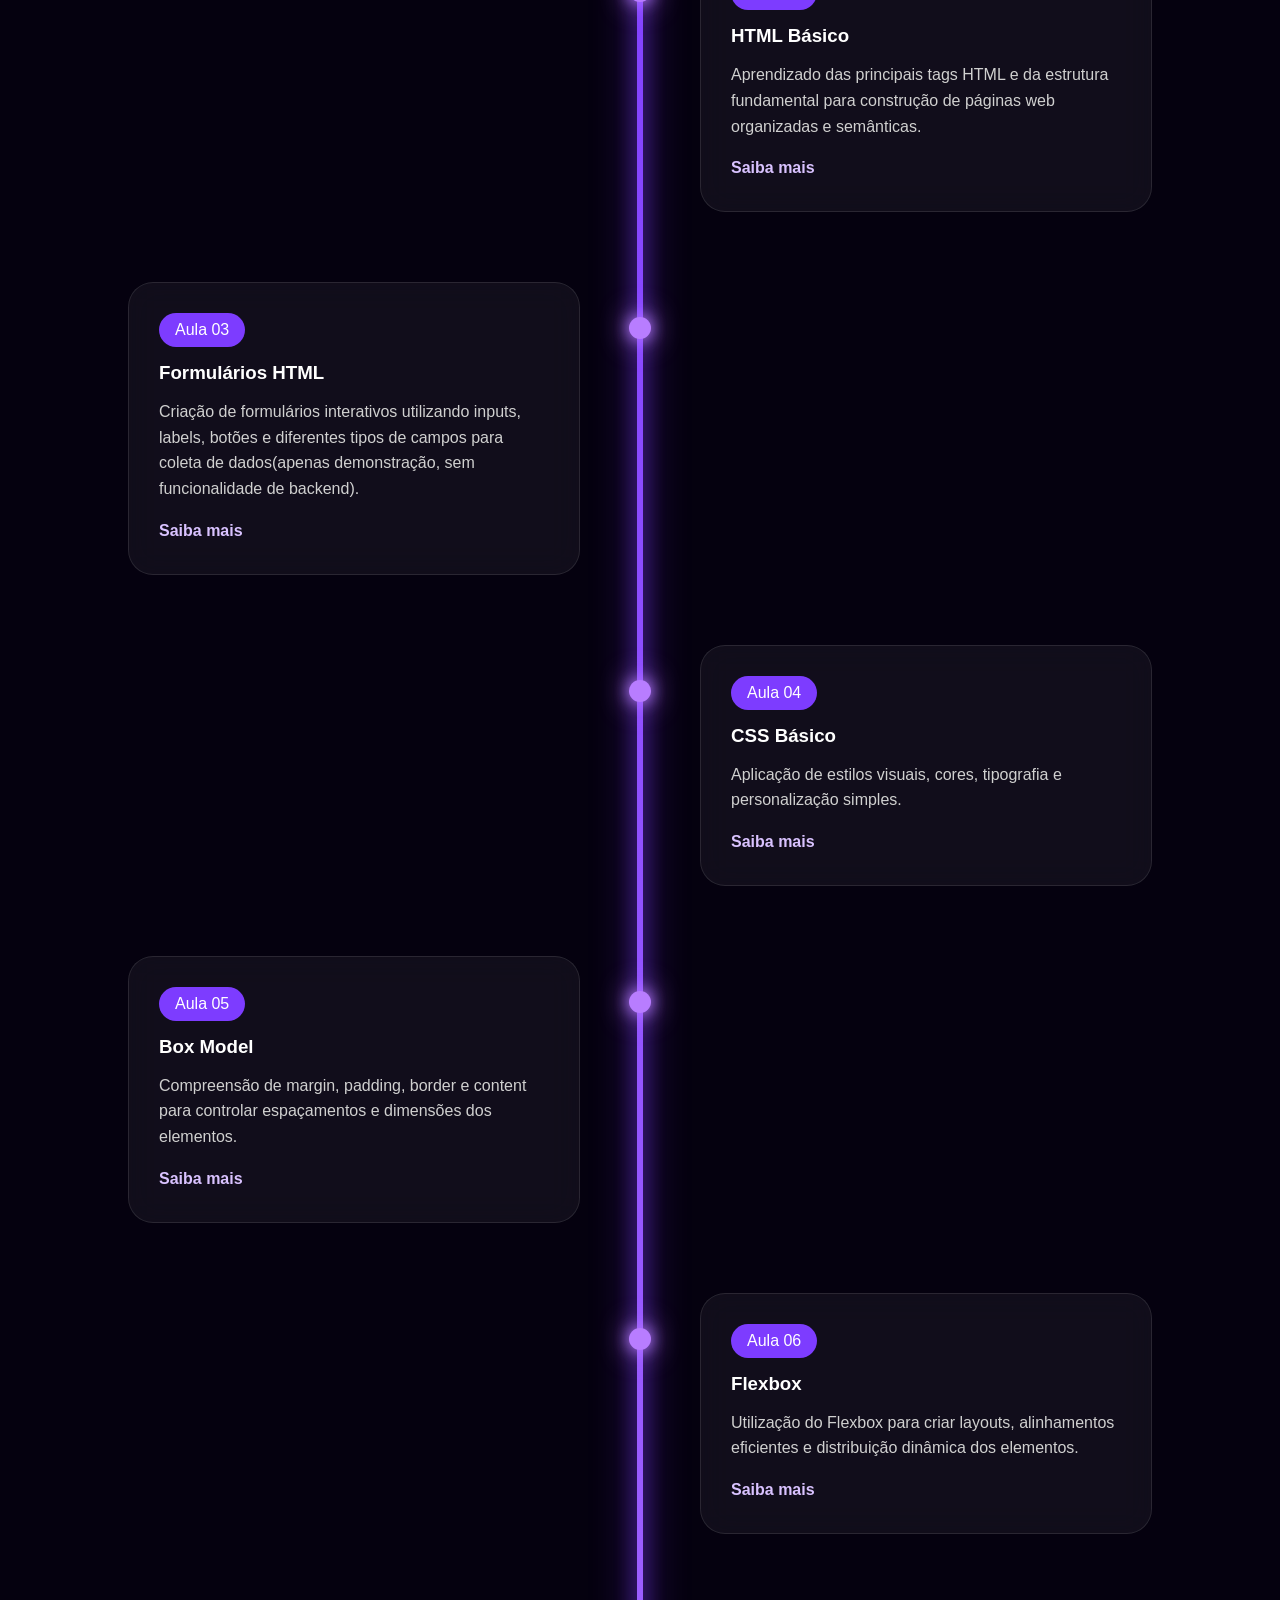
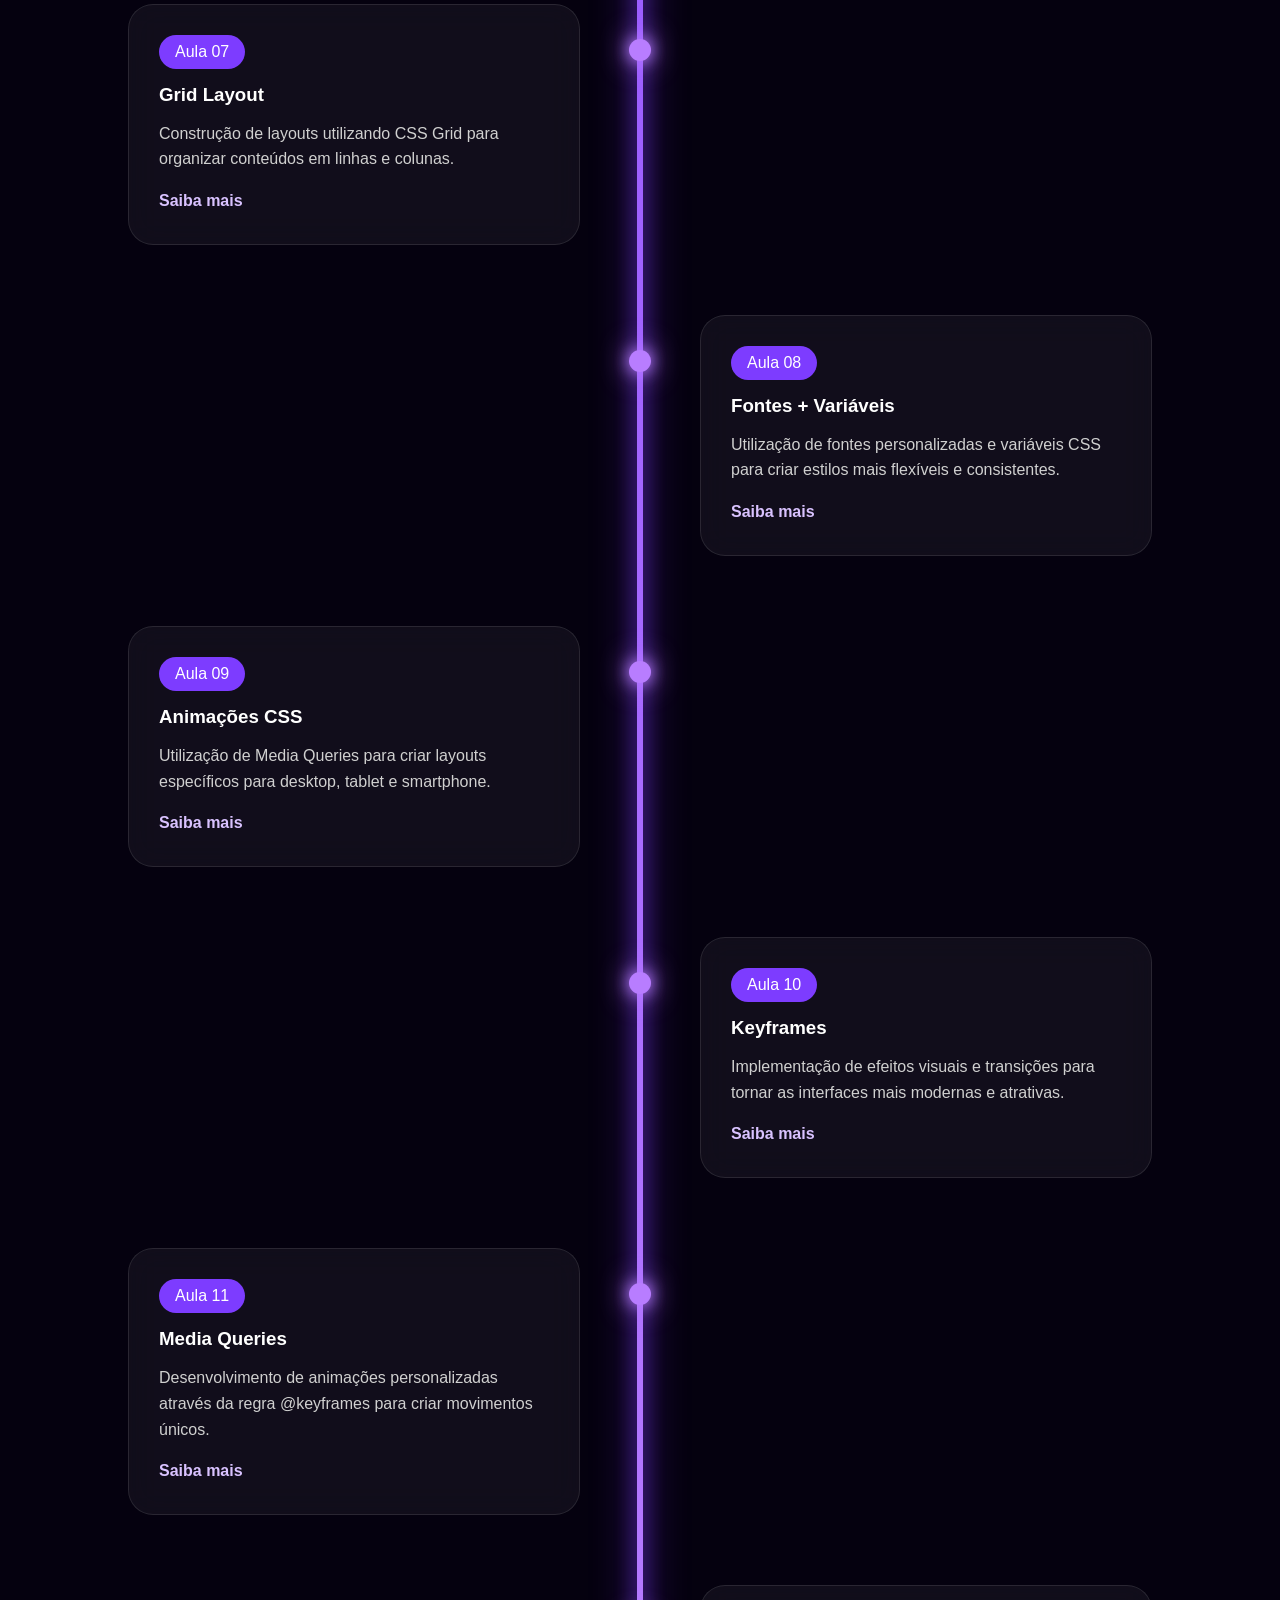
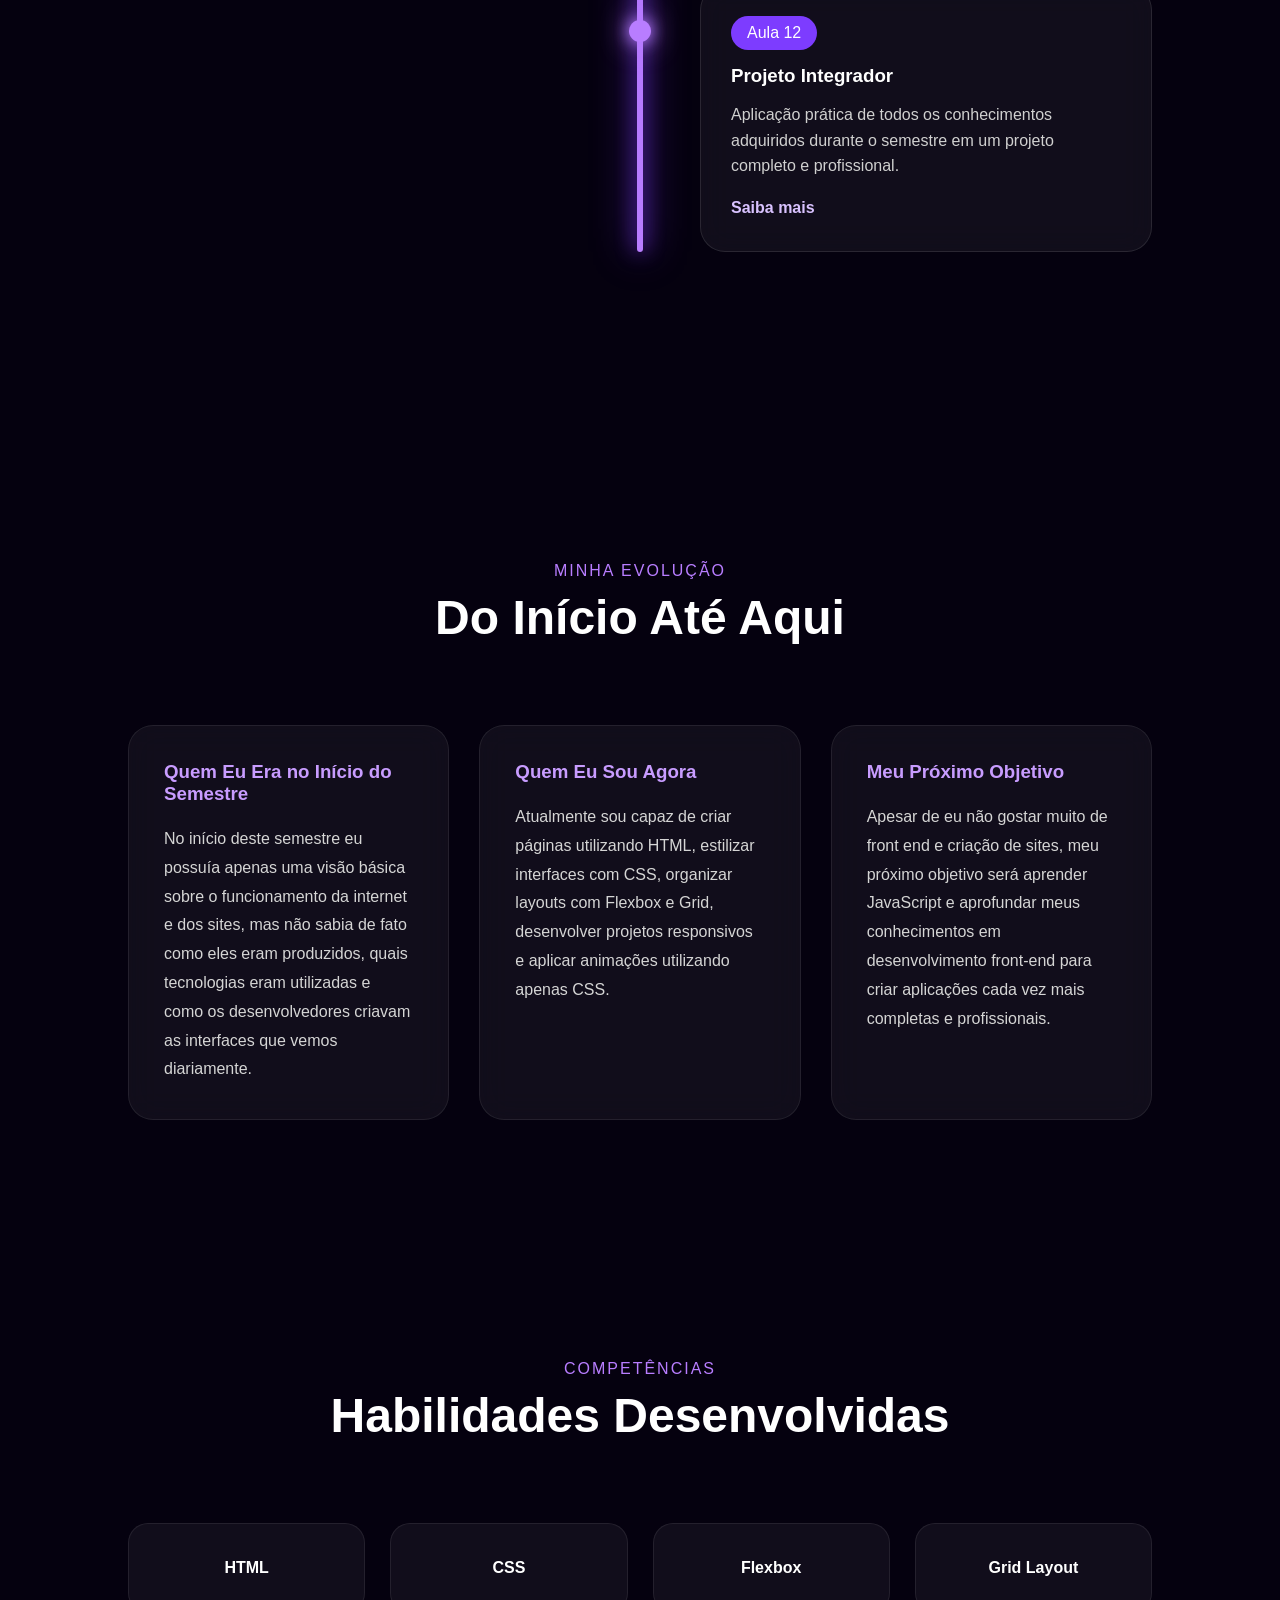
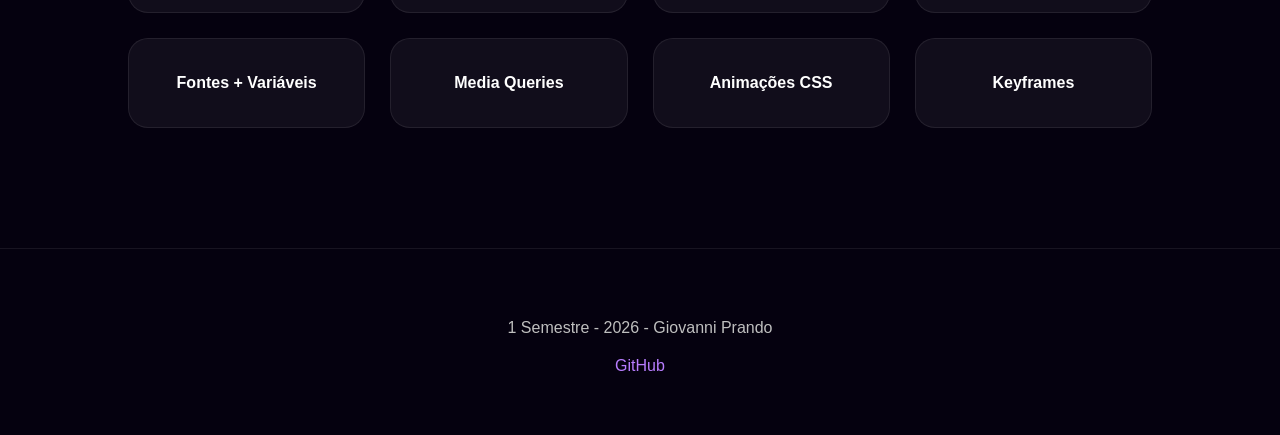
==== commit cb721d1a: "Finalização em andamento" ====
--- a/index.html
+++ b/index.html
@@ -9,21 +9,20 @@
   </head>
 
   <body>
-
-        <nav class="navbar">
-        <div class="logo">
-            <h2>Time Line</h2>
-        </div>
-
-        <ul class="nav-links">
-            <li><a href="#timeline">Timeline</a></li>
-            <li><a href="#evolucao">Minha Evolução</a></li>
-            <li><a href="#habilidades">Habilidades</a></li>
-            <li><a href="#contato">Contato</a></li>
-        </ul>
+    <nav class="navbar">
+      <div class="logo">
+        <h2>Time Line</h2>
+      </div>
+
+      <ul class="nav-links">
+        <li><a href="#timeline">Timeline</a></li>
+        <li><a href="#evolucao">Minha Evolução</a></li>
+        <li><a href="#habilidades">Habilidades</a></li>
+        <li><a href="#contato">Contato</a></li>
+      </ul>
     </nav>
 
-      <header class="header">
+    <header class="header">
       <section class="hero">
         <div class="hero-content">
           <h1>
@@ -158,12 +157,11 @@
             <div class="timeline-card">
               <span class="timeline-date"> Aula 08 </span>
 
-              <h3>Responsividade</h3>
-
-              <p>
-                Adaptação dos projetos para diferentes tamanhos de tela, com
-                utilização de imagens, cards e videos, garantindo uma ótima
-                experiência ao usuário.
+              <h3>Fontes + Variáveis</h3>
+
+              <p>
+                Utilização de fontes personalizadas e variáveis CSS para criar
+                estilos mais flexíveis e consistentes.
               </p>
               <a href="./Paginas/aula8.html" class="sb"> Saiba mais </a>
             </div>
@@ -173,7 +171,7 @@
             <div class="timeline-card">
               <span class="timeline-date"> Aula 09 </span>
 
-              <h3>Media Queries</h3>
+              <h3>Animações CSS</h3>
 
               <p>
                 Utilização de Media Queries para criar layouts específicos para
@@ -187,7 +185,7 @@
             <div class="timeline-card">
               <span class="timeline-date"> Aula 10 </span>
 
-              <h3>Animações CSS</h3>
+              <h3>Keyframes</h3>
 
               <p>
                 Implementação de efeitos visuais e transições para tornar as
@@ -201,7 +199,7 @@
             <div class="timeline-card">
               <span class="timeline-date"> Aula 11 </span>
 
-              <h3>Keyframes</h3>
+              <h3>Media Queries</h3>
 
               <p>
                 Desenvolvimento de animações personalizadas através da regra
@@ -281,9 +279,9 @@
           <div class="skill-card">CSS</div>
           <div class="skill-card">Flexbox</div>
           <div class="skill-card">Grid Layout</div>
-          <div class="skill-card">Responsividade</div>
-          <div class="skill-card">Midia Queries</div>
-          <div class="skill-card">Animações CSS </div>
+          <div class="skill-card">Fontes + Variáveis</div>
+          <div class="skill-card">Media Queries</div>
+          <div class="skill-card">Animações CSS</div>
           <div class="skill-card">Keyframes</div>
         </div>
       </section>
--- a/style.css
+++ b/style.css
@@ -1,7 +1,3 @@
-/* =========================
-   RESET
-========================= */
-
 * {
   margin: 0;
   padding: 0;
@@ -18,10 +14,6 @@
   color: white;
   overflow-x: hidden;
 }
-
-/* =========================
-   FUNDO
-========================= */
 
 body::before {
   content: "";
@@ -41,10 +33,6 @@
   z-index: -1;
 }
 
-/* =========================
-   HEADER
-========================= */
-
 .header {
   min-height: 100vh;
   display: flex;
@@ -82,10 +70,6 @@
   color: #b87dff;
 }
 
-/* =========================
-   HERO
-========================= */
-
 .hero {
   flex: 1;
 
@@ -104,17 +88,11 @@
 
 .hero-badge {
   display: inline-block;
-
   padding: 10px 20px;
-
   border-radius: 50px;
-
   background: rgba(125, 60, 255, 0.15);
-
   border: 1px solid rgba(255, 255, 255, 0.1);
-
   backdrop-filter: blur(10px);
-
   margin-bottom: 20px;
 }
 
@@ -126,7 +104,6 @@
 
 .hero h1 {
   background: linear-gradient(90deg, #ffffff, #c89cff);
-
   -webkit-background-clip: text;
   -webkit-text-fill-color: transparent;
 }
@@ -139,28 +116,18 @@
 
 .hero-button {
   display: inline-block;
-
   padding: 15px 35px;
-
   text-decoration: none;
   color: white;
-
   border-radius: 50px;
-
   background: linear-gradient(90deg, #7d3cff, #b87dff);
-
   box-shadow: 0 0 20px #7d3cff;
-
   transition: 0.4s;
 }
 
 .hero-button:hover {
   transform: translateY(-5px);
 }
-
-/* =========================
-   TITULOS
-========================= */
 
 .section-title {
   text-align: center;
@@ -177,10 +144,6 @@
   margin-top: 10px;
   font-size: 3rem;
 }
-
-/* =========================
-   TIMELINE
-========================= */
 
 .timeline-section {
   padding: 120px 10%;
@@ -197,16 +160,11 @@
   position: absolute;
   left: 50%;
   top: 0;
-
   transform: translateX(-50%);
-
   width: 6px;
   height: 100%;
-
   border-radius: 20px;
-
   background: linear-gradient(#7d3cff, #b87dff);
-
   box-shadow:
     0 0 20px #7d3cff,
     0 0 40px #7d3cff;
@@ -216,7 +174,6 @@
   width: 50%;
   position: relative;
   margin-bottom: 70px;
-
   animation: slideIn 0.8s ease;
 }
 
@@ -233,48 +190,35 @@
 .timeline-item::before {
   content: "";
   position: absolute;
-
   width: 22px;
   height: 22px;
-
   background: #b87dff;
-
   border-radius: 50%;
-
   top: 35px;
-
   box-shadow:
     0 0 15px #b87dff,
     0 0 30px #b87dff;
-
   animation: pulse 2s infinite;
 }
 
 .timeline-item.left::before {
   right: -11px;
 }
-
 .timeline-item.right::before {
   left: -11px;
 }
 
 .timeline-card {
   background: rgba(255, 255, 255, 0.05);
-
   border: 1px solid rgba(255, 255, 255, 0.1);
-
   backdrop-filter: blur(15px);
-
   border-radius: 25px;
-
   padding: 30px;
-
   transition: 0.4s;
 }
 
 .timeline-card:hover {
   transform: translateY(-10px);
-
   box-shadow:
     0 0 20px #7d3cff,
     0 0 40px #7d3cff;
@@ -287,13 +231,9 @@
 
 .timeline-date {
   display: inline-block;
-
   padding: 8px 16px;
-
   border-radius: 40px;
-
   background: #7d3cff;
-
   margin-bottom: 15px;
 }
 
@@ -305,10 +245,6 @@
   color: #d0d0d0;
   line-height: 1.6;
 }
-
-/* =========================
-   EVOLUÇÃO
-========================= */
 
 .evolucao {
   padding: 120px 10%;
@@ -322,13 +258,9 @@
 
 .evolucao-card {
   background: rgba(255, 255, 255, 0.05);
-
   border: 1px solid rgba(255, 255, 255, 0.08);
-
   backdrop-filter: blur(15px);
-
   border-radius: 25px;
-
   padding: 35px;
 }
 
@@ -341,10 +273,6 @@
   line-height: 1.8;
   color: #d5d5d5;
 }
-
-/* =========================
-   SKILLS
-========================= */
 
 .skills {
   padding: 120px 10%;
@@ -358,17 +286,11 @@
 
 .skill-card {
   background: rgba(255, 255, 255, 0.05);
-
   border: 1px solid rgba(255, 255, 255, 0.08);
-
   border-radius: 20px;
-
   padding: 35px;
-
   text-align: center;
-
   font-weight: 600;
-
   transition: 0.3s;
 }
 
@@ -378,15 +300,9 @@
   box-shadow: 0 0 25px #7d3cff;
 }
 
-/* =========================
-   FOOTER
-========================= */
-
 footer {
   padding: 60px 20px;
-
   text-align: center;
-
   border-top: 1px solid rgba(255, 255, 255, 0.08);
 }
 
@@ -409,10 +325,6 @@
   margin: 0 15px;
 }
 
-/* =========================
-   ANIMAÇÕES
-========================= */
-
 @keyframes fadeIn {
   from {
     opacity: 0;
@@ -448,10 +360,6 @@
     transform: scale(1);
   }
 }
-
-/* =========================
-   TABLET
-========================= */
 
 @media (max-width: 1023px) {
   .hero h1 {
@@ -508,37 +416,24 @@
 
 .sb {
   display: inline-block;
-
   margin-top: 20px;
-
   padding-bottom: 4px;
-
   color: #d9c2ff;
-
   text-decoration: none;
-
   font-weight: 600;
-
   position: relative;
-
   transition: 0.3s;
 }
 
 .sb::after {
   content: "";
-
   position: absolute;
-
   left: 0;
   bottom: 0;
-
   width: 0;
   height: 2px;
-
   background: linear-gradient(90deg, #7d3cff, #c89cff);
-
   transition: 0.3s;
-
   box-shadow: 0 0 10px #7d3cff;
 }
 
@@ -552,25 +447,16 @@
 
 .navbar {
   position: fixed;
-
   top: 20px;
   left: 50%;
   transform: translateX(-50%);
-
   width: 90%;
   max-width: 1200px;
-
   padding: 18px 30px;
-
   background: rgba(15, 10, 30, 0.55);
-
   backdrop-filter: blur(20px);
-
   border: 1px solid rgba(255, 255, 255, 0.08);
-
   border-radius: 20px;
-
   z-index: 9999;
-
   box-shadow: 0 0 30px rgba(125, 60, 255, 0.15);
 }
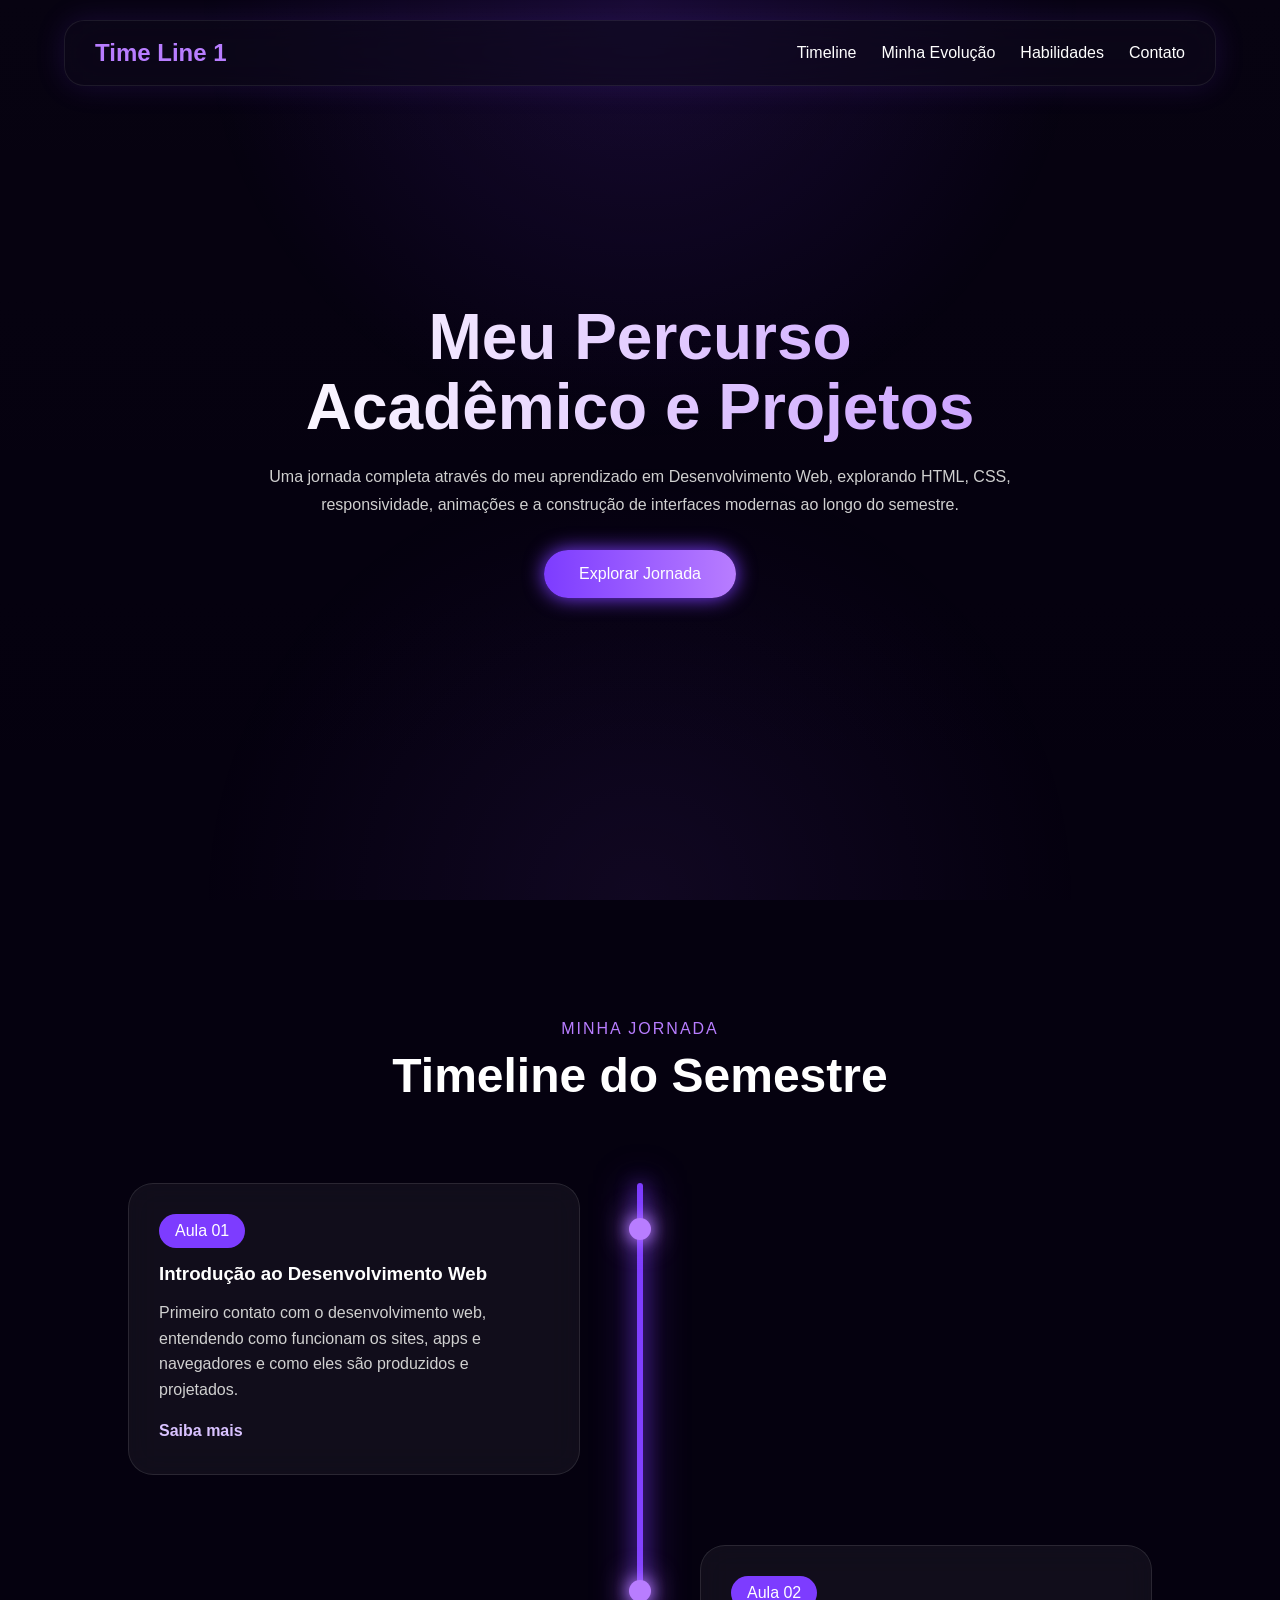
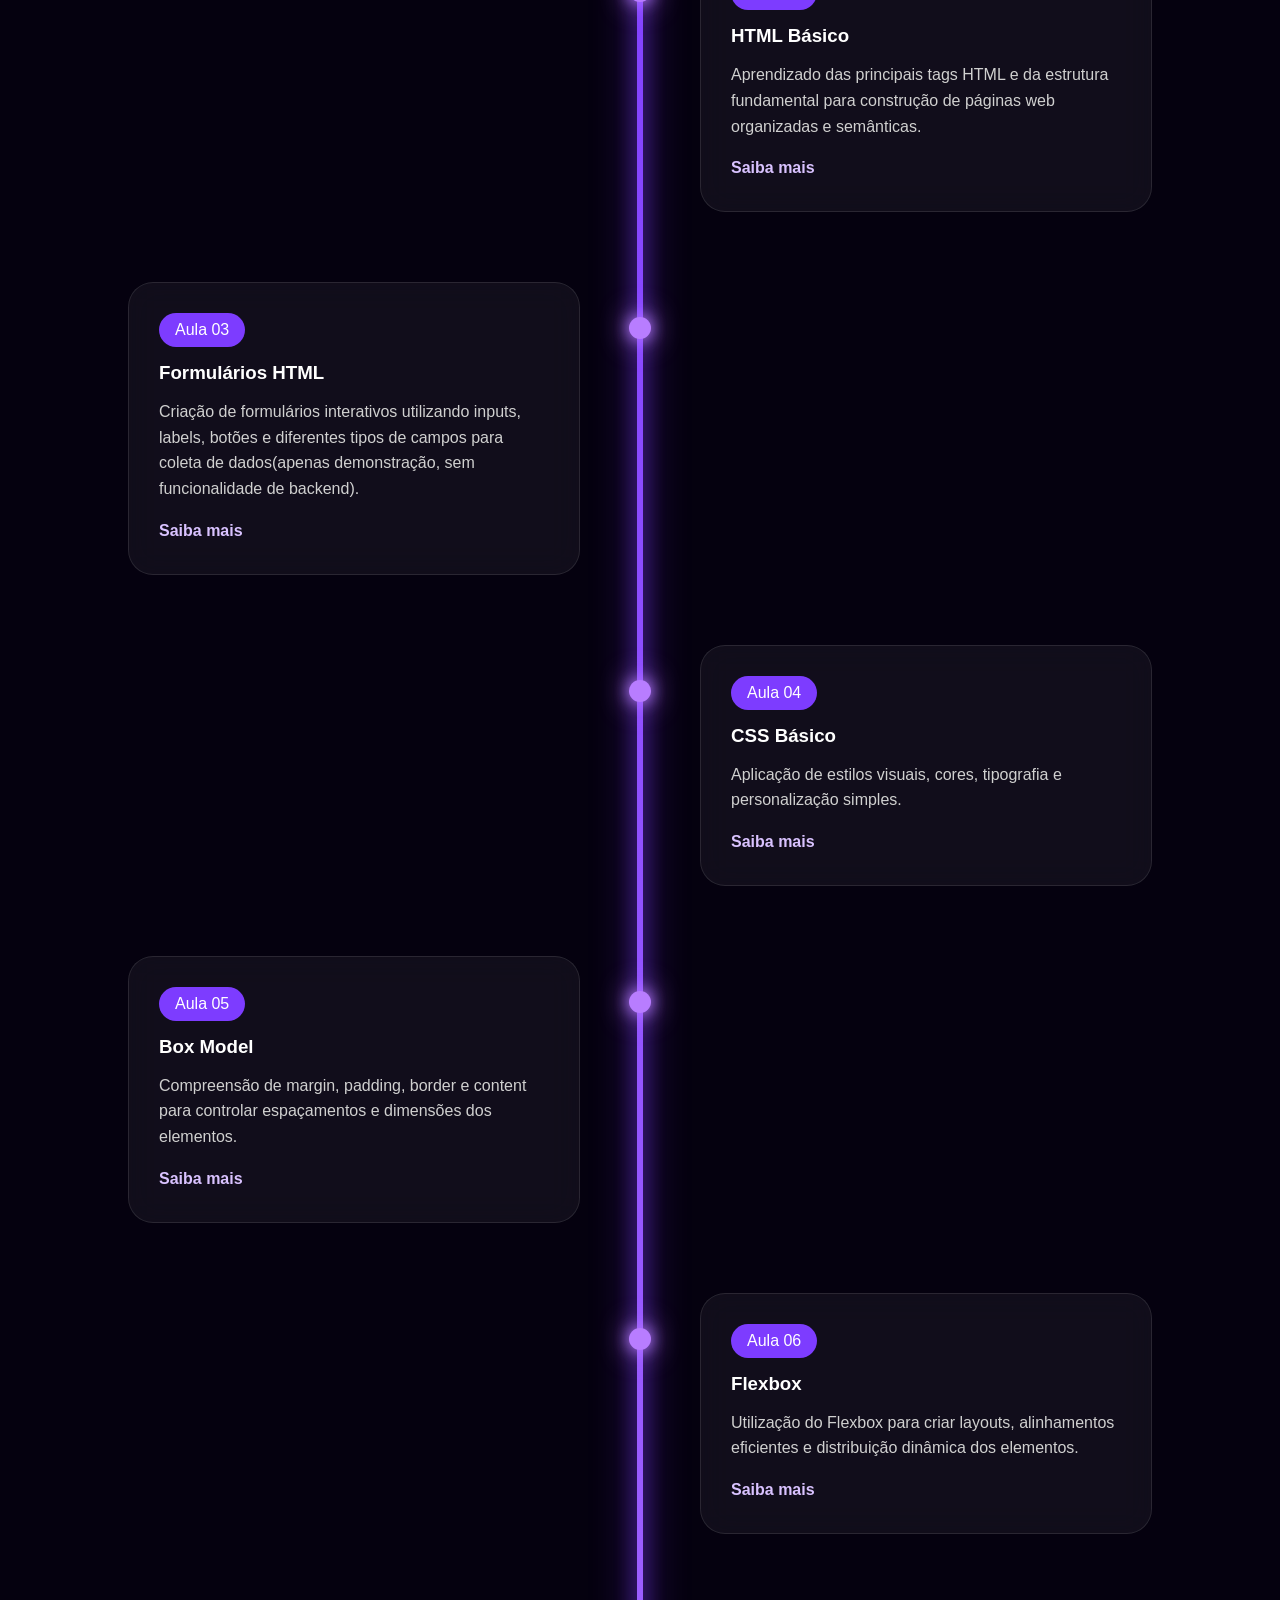
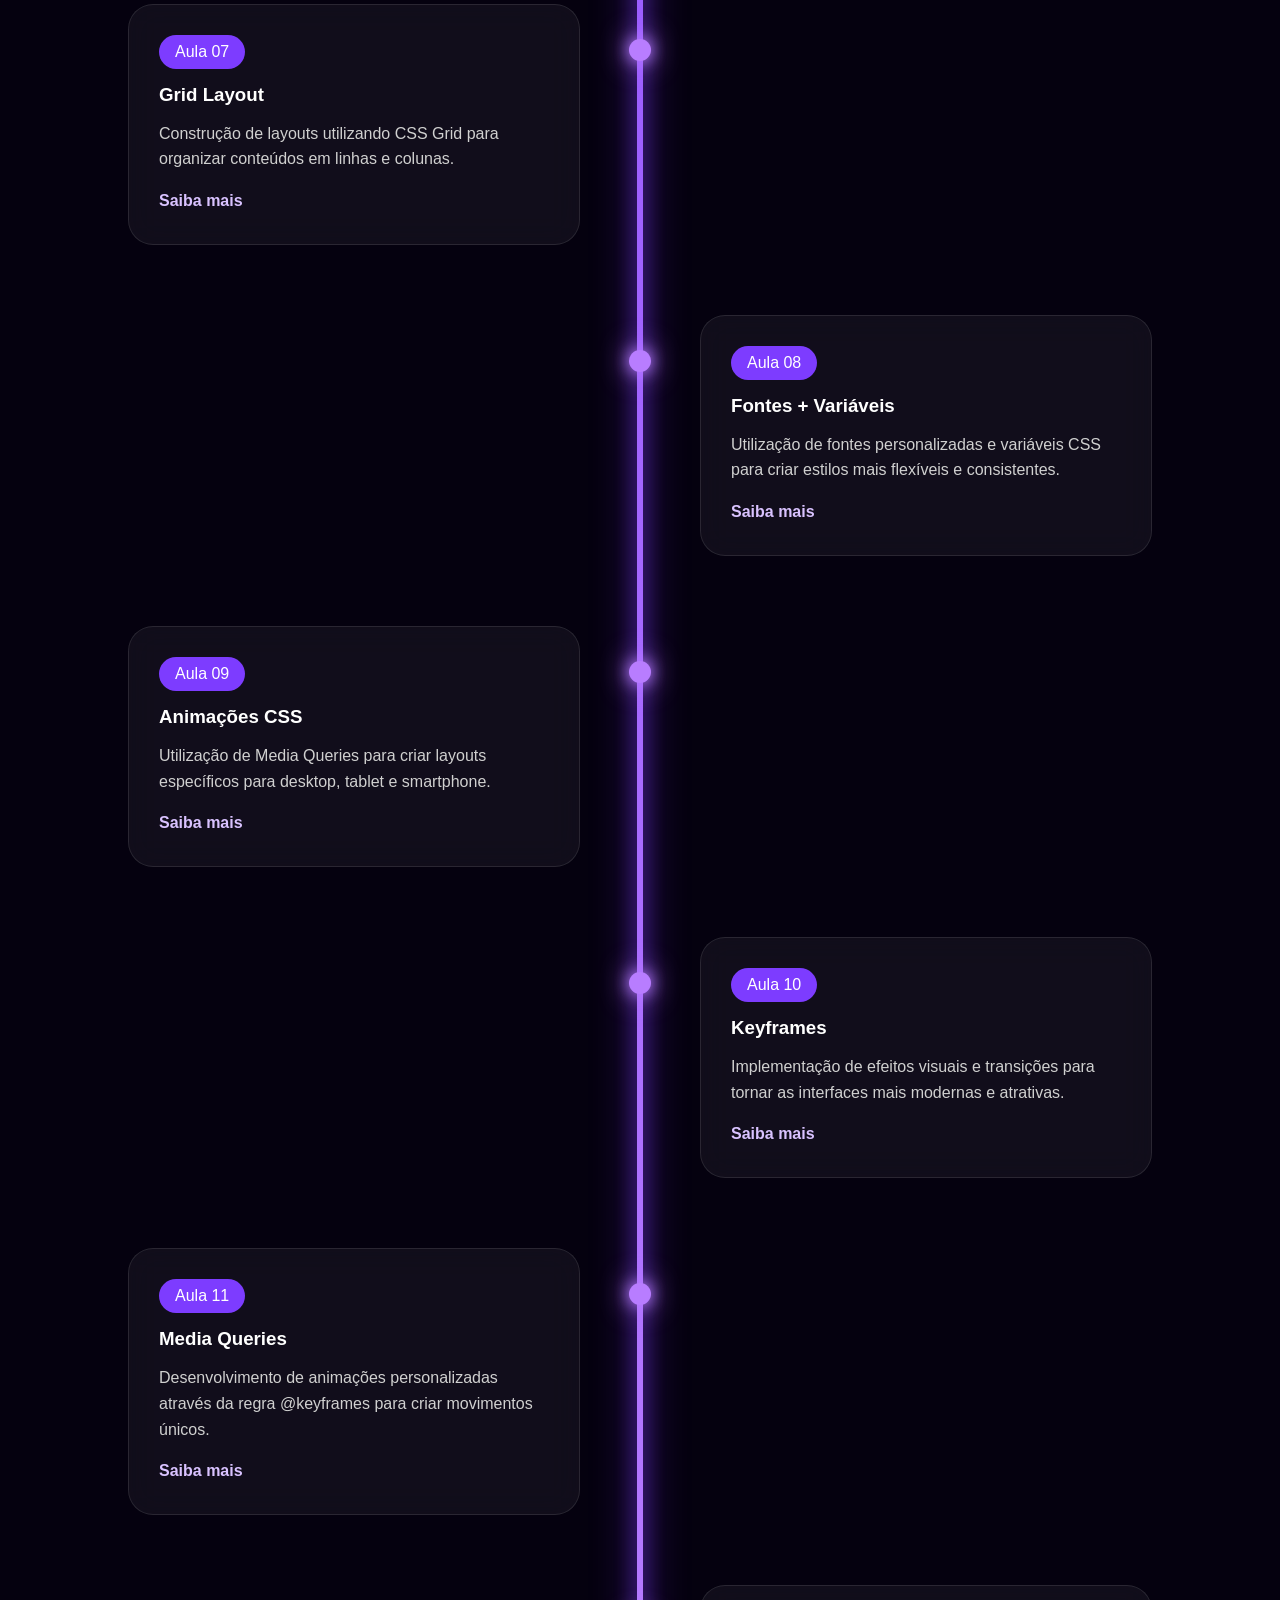
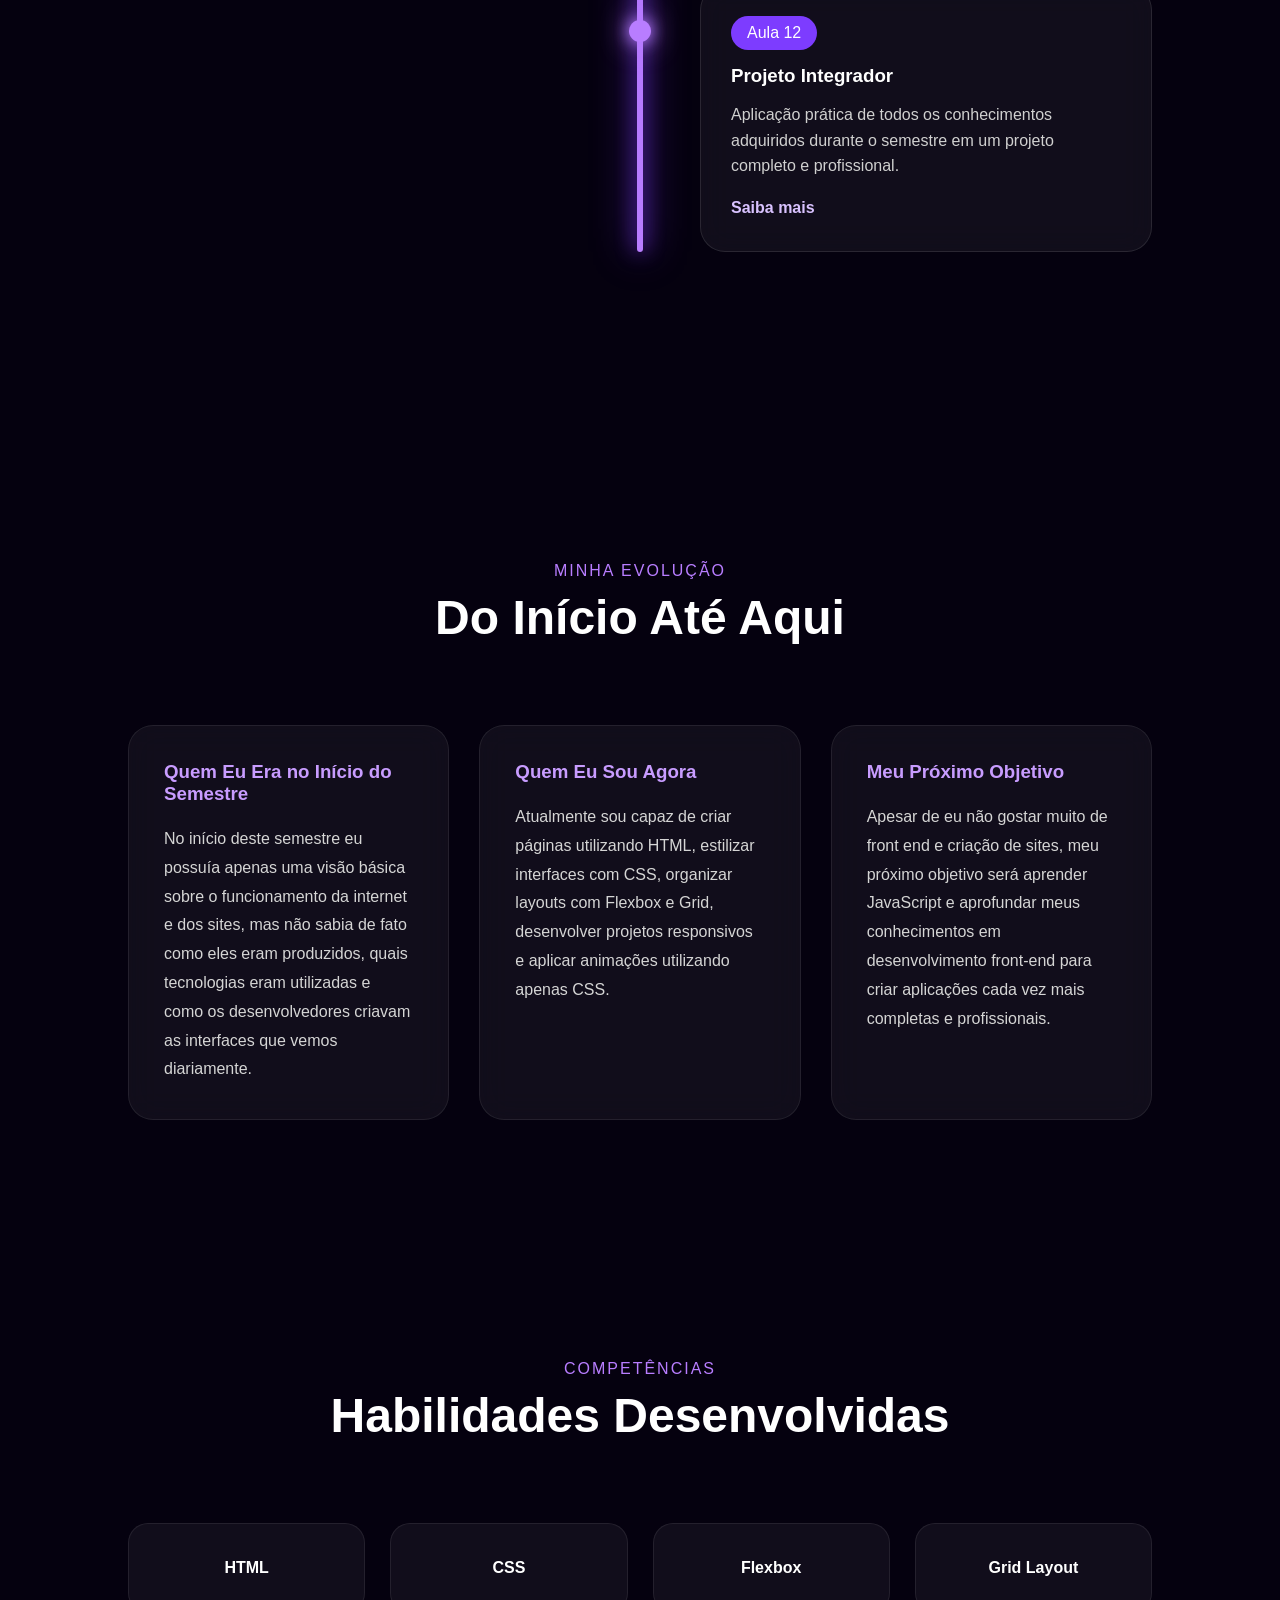
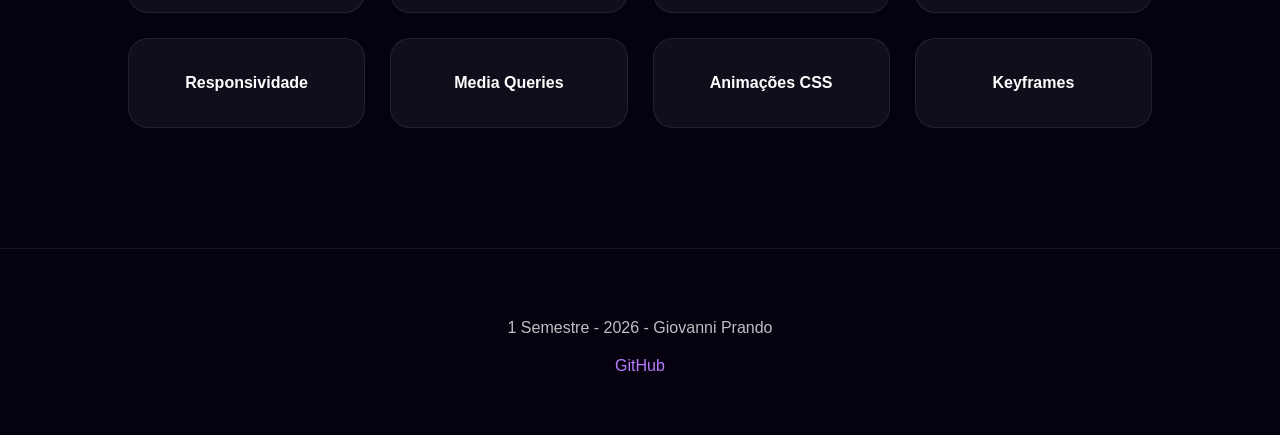
==== commit 1adf1746: "Adicionando coisas" ====
--- a/index.html
+++ b/index.html
@@ -11,7 +11,7 @@
   <body>
     <nav class="navbar">
       <div class="logo">
-        <h2>Time Line</h2>
+        <h2>Time Line 1</h2>
       </div>
 
       <ul class="nav-links">
@@ -279,7 +279,7 @@
           <div class="skill-card">CSS</div>
           <div class="skill-card">Flexbox</div>
           <div class="skill-card">Grid Layout</div>
-          <div class="skill-card">Fontes + Variáveis</div>
+          <div class="skill-card">Responsividade</div>
           <div class="skill-card">Media Queries</div>
           <div class="skill-card">Animações CSS</div>
           <div class="skill-card">Keyframes</div>
